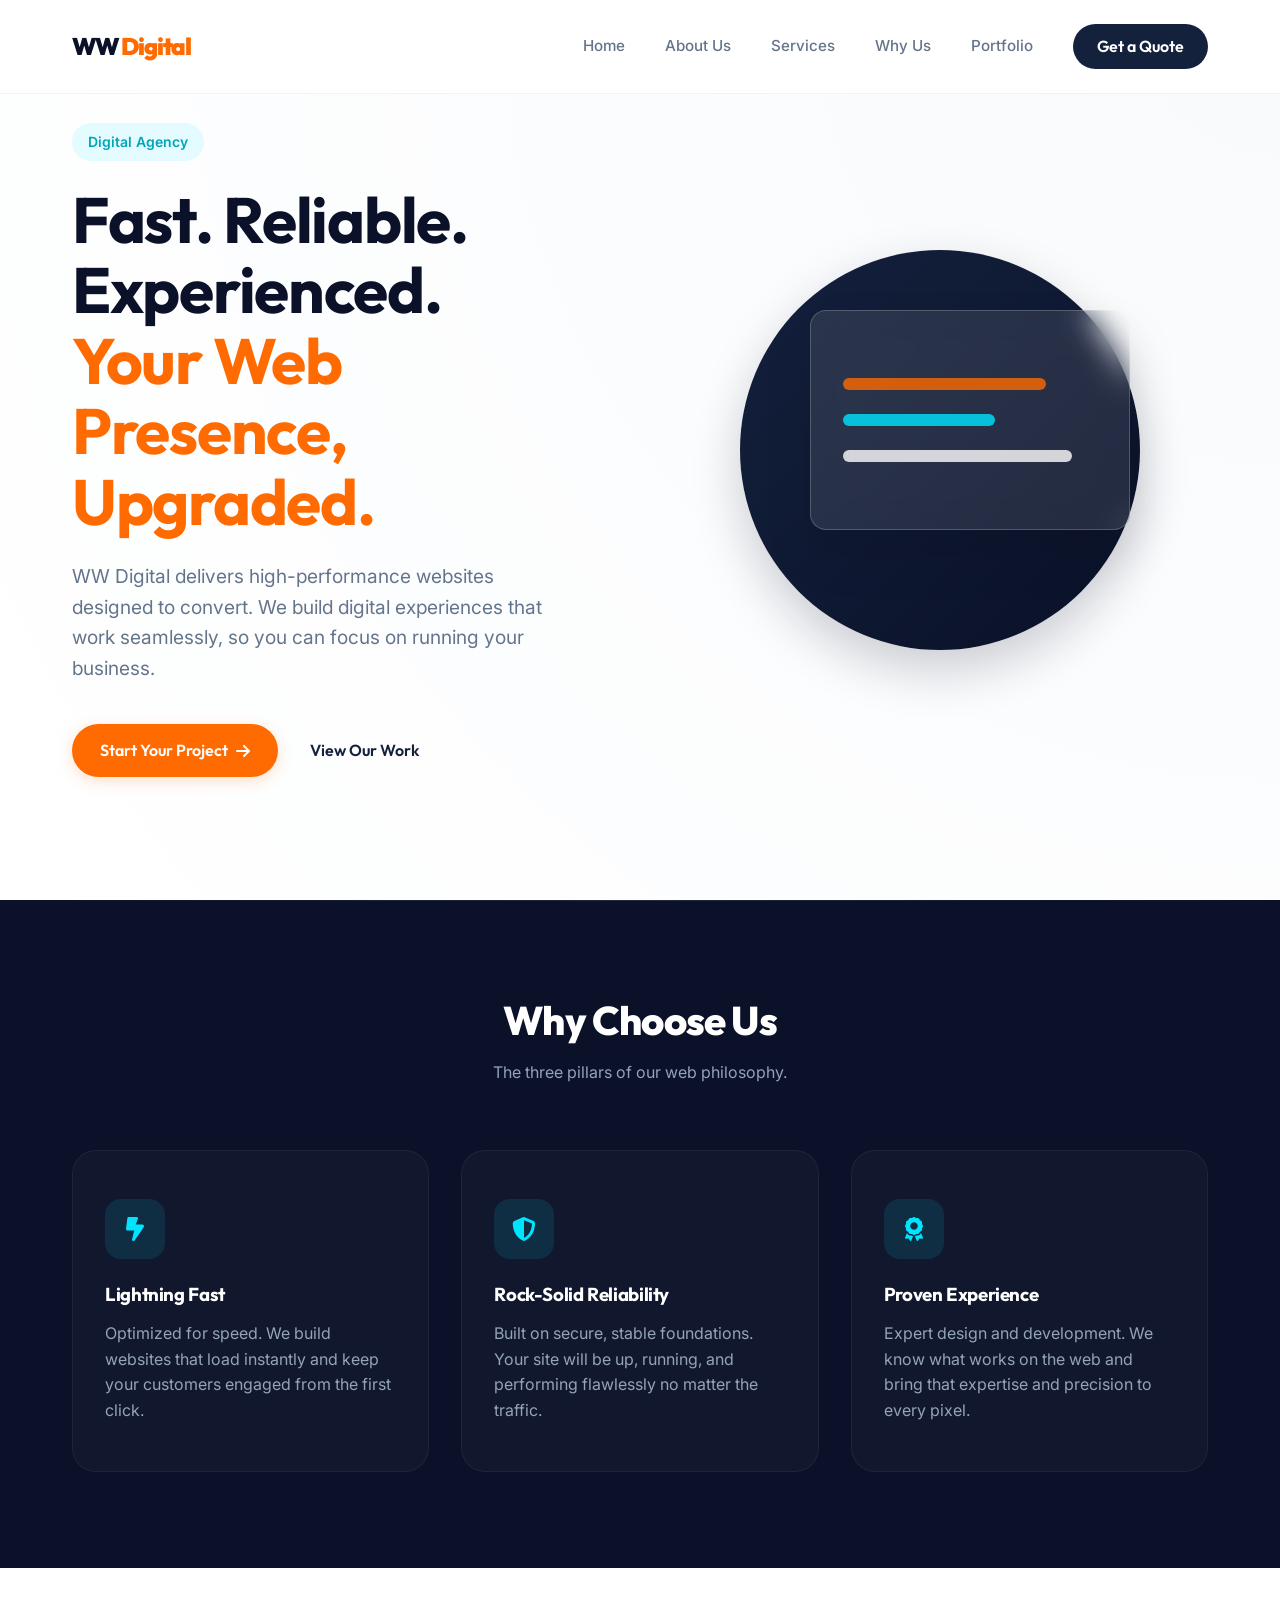
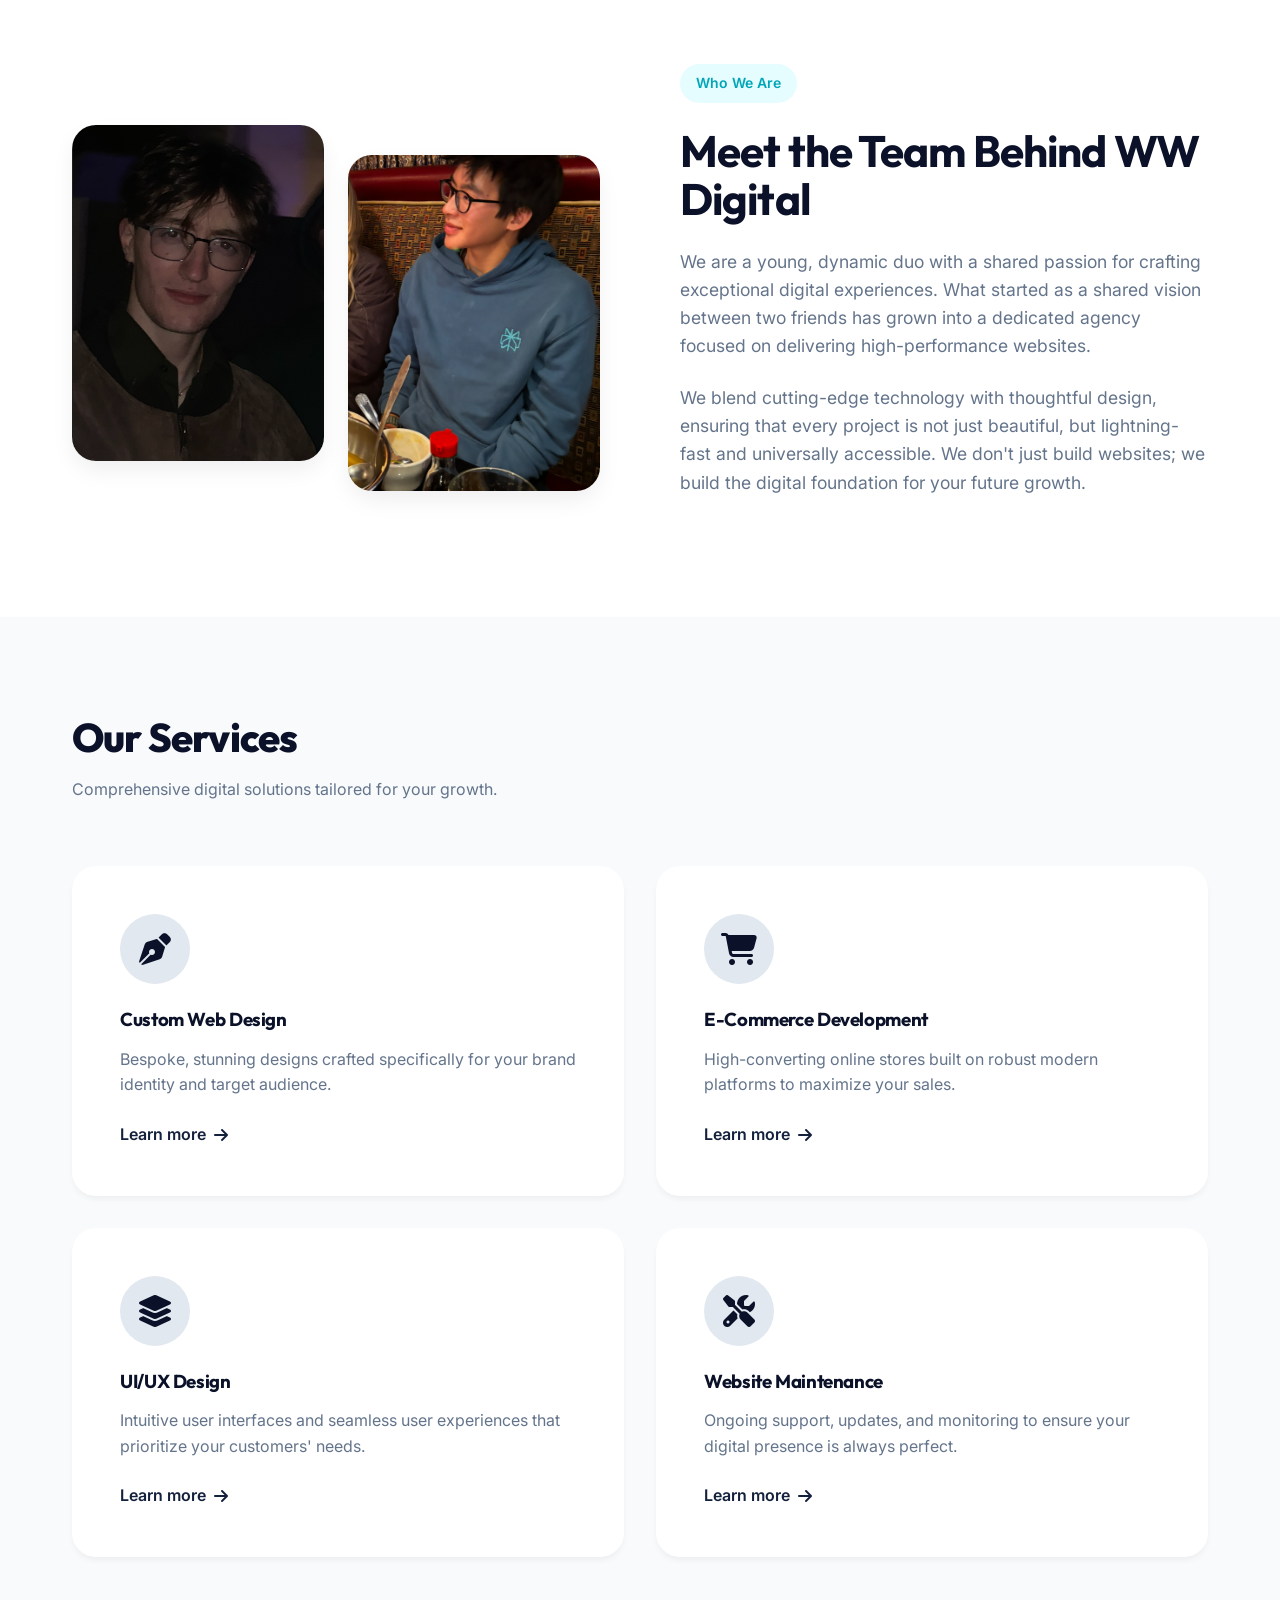
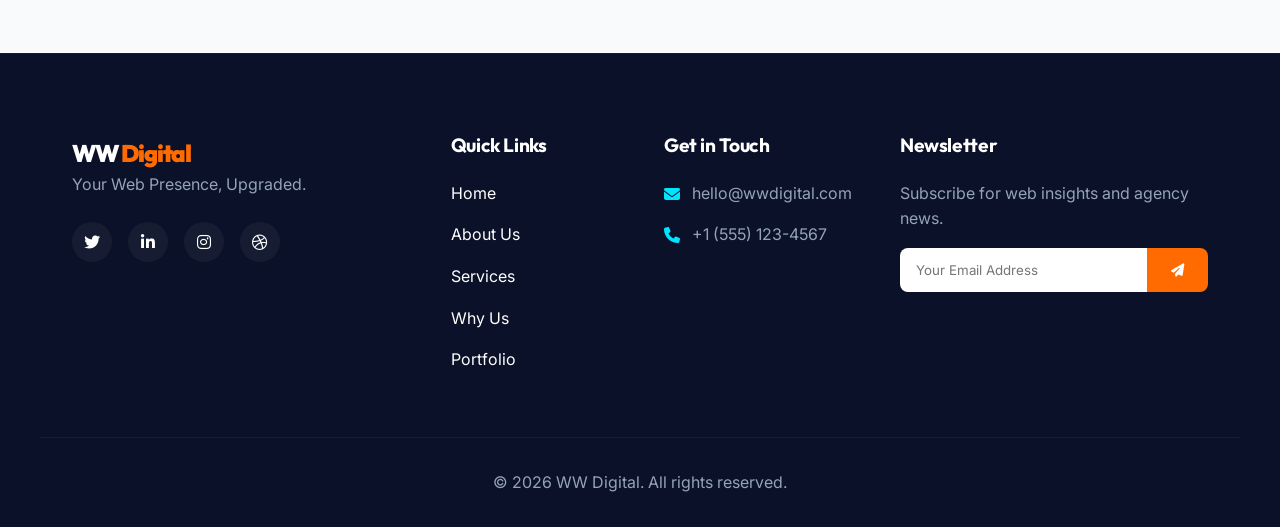
==== index.html @ 0bd619b4 "Import MVP design from AI assistant session" ====
<!DOCTYPE html>
<html lang="en">

<head>
    <meta charset="UTF-8">
    <meta name="viewport" content="width=device-width, initial-scale=1.0">
    <meta name="description" content="WW Digital - Fast, reliable, and experienced web design & development agency.">
    <title>WW Digital | Modern Web Design & Development</title>

    <!-- Google Fonts -->
    <link rel="preconnect" href="https://fonts.googleapis.com">
    <link rel="preconnect" href="https://fonts.gstatic.com" crossorigin>
    <link
        href="https://fonts.googleapis.com/css2?family=Inter:wght@400;500;600&family=Outfit:wght@500;700;800;900&display=swap"
        rel="stylesheet">

    <!-- FontAwesome for Icons -->
    <link rel="stylesheet" href="https://cdnjs.cloudflare.com/ajax/libs/font-awesome/6.4.0/css/all.min.css">

    <link rel="stylesheet" href="styles.css">
</head>

<body>

    <!-- Navigation -->
    <header class="navbar">
        <div class="container nav-container">
            <a href="#" class="logo">WW <span>Digital</span></a>
            <button class="mobile-toggle" aria-label="Toggle Navigation">
                <i class="fa-solid fa-bars"></i>
            </button>
            <nav class="nav-links">
                <a href="#home">Home</a>
                <a href="#about">About Us</a>
                <a href="#services">Services</a>
                <a href="#why-us">Why Us</a>
                <a href="#portfolio">Portfolio</a>
                <a href="#quote" class="btn btn-nav">Get a Quote</a>
            </nav>
        </div>
    </header>

    <!-- Hero Section -->
    <section id="home" class="hero section">
        <div class="container hero-container">
            <div class="hero-content">
                <div class="badge fade-in-up">Digital Agency</div>
                <h1 class="fade-in-up delay-1">Fast. Reliable. Experienced.<br><span>Your Web Presence, Upgraded.</span>
                </h1>
                <p class="hero-sub fade-in-up delay-2">WW Digital delivers high-performance websites designed to
                    convert. We build digital experiences that work seamlessly, so you can focus on running your
                    business.</p>
                <div class="hero-cta fade-in-up delay-3">
                    <a href="#start" class="btn btn-primary">Start Your Project <i
                            class="fa-solid fa-arrow-right"></i></a>
                    <a href="#portfolio" class="btn-text">View Our Work</a>
                </div>
            </div>
            <div class="hero-graphics fade-in delay-2">
                <div class="graphic-circle"></div>
                <div class="graphic-glass">
                    <div class="glass-bar" style="width: 80%;"></div>
                    <div class="glass-bar" style="width: 60%;"></div>
                    <div class="glass-bar" style="width: 90%;"></div>
                </div>
            </div>
        </div>
    </section>

    <!-- Why Choose Us -->
    <section id="why-us" class="why-us section dark-bg">
        <div class="container">
            <div class="section-header center fade-in-up">
                <h2>Why Choose Us</h2>
                <p>The three pillars of our web philosophy.</p>
            </div>
            <div class="grid feature-grid">
                <div class="feature-card fade-in-up delay-1">
                    <div class="icon-wrapper">
                        <i class="fa-solid fa-bolt-lightning"></i>
                    </div>
                    <h3>Lightning Fast</h3>
                    <p>Optimized for speed. We build websites that load instantly and keep your customers engaged from
                        the first click.</p>
                </div>
                <div class="feature-card fade-in-up delay-2">
                    <div class="icon-wrapper">
                        <i class="fa-solid fa-shield-halved"></i>
                    </div>
                    <h3>Rock-Solid Reliability</h3>
                    <p>Built on secure, stable foundations. Your site will be up, running, and performing flawlessly no
                        matter the traffic.</p>
                </div>
                <div class="feature-card fade-in-up delay-3">
                    <div class="icon-wrapper">
                        <i class="fa-solid fa-award"></i>
                    </div>
                    <h3>Proven Experience</h3>
                    <p>Expert design and development. We know what works on the web and bring that expertise and
                        precision to every pixel.</p>
                </div>
            </div>
        </div>
    </section>

    <!-- About Us -->
    <section id="about" class="about-section section">
        <div class="container about-container grid">
            <div class="about-images fade-in-up">
                <div class="about-image-wrapper">
                    <img src="about-photo-1.png" alt="WW Digital Founder 1" class="about-img main-img">
                </div>
                <div class="about-image-wrapper offset-img-wrapper">
                    <img src="about-photo-2.png" alt="WW Digital Founder 2" class="about-img offset-img">
                </div>
            </div>
            <div class="about-content fade-in-up delay-2">
                <div class="badge">Who We Are</div>
                <h2>Meet the Team Behind WW Digital</h2>
                <p>We are a young, dynamic duo with a shared passion for crafting exceptional digital experiences. What
                    started as a shared vision between two friends has grown into a dedicated agency focused on
                    delivering high-performance websites.</p>
                <p>We blend cutting-edge technology with thoughtful design, ensuring that every project is not just
                    beautiful, but lightning-fast and universally accessible. We don't just build websites; we build the
                    digital foundation for your future growth.</p>
            </div>
        </div>
    </section>

    <!-- Services -->
    <section id="services" class="services section">
        <div class="container">
            <div class="section-header fade-in-up">
                <h2>Our Services</h2>
                <p>Comprehensive digital solutions tailored for your growth.</p>
            </div>
            <div class="grid service-grid">
                <!-- Custom Web Design -->
                <div class="service-card fade-in-up delay-1">
                    <div class="service-icon"><i class="fa-solid fa-pen-nib"></i></div>
                    <h3>Custom Web Design</h3>
                    <p>Bespoke, stunning designs crafted specifically for your brand identity and target audience.</p>
                    <a href="#" class="service-link">Learn more <i class="fa-solid fa-arrow-right"></i></a>
                </div>
                <!-- E-Commerce -->
                <div class="service-card fade-in-up delay-2">
                    <div class="service-icon"><i class="fa-solid fa-cart-shopping"></i></div>
                    <h3>E-Commerce Development</h3>
                    <p>High-converting online stores built on robust modern platforms to maximize your sales.</p>
                    <a href="#" class="service-link">Learn more <i class="fa-solid fa-arrow-right"></i></a>
                </div>
                <!-- UI/UX -->
                <div class="service-card fade-in-up delay-3">
                    <div class="service-icon"><i class="fa-solid fa-layer-group"></i></div>
                    <h3>UI/UX Design</h3>
                    <p>Intuitive user interfaces and seamless user experiences that prioritize your customers' needs.
                    </p>
                    <a href="#" class="service-link">Learn more <i class="fa-solid fa-arrow-right"></i></a>
                </div>
                <!-- Maintenance -->
                <div class="service-card fade-in-up delay-4">
                    <div class="service-icon"><i class="fa-solid fa-screwdriver-wrench"></i></div>
                    <h3>Website Maintenance</h3>
                    <p>Ongoing support, updates, and monitoring to ensure your digital presence is always perfect.</p>
                    <a href="#" class="service-link">Learn more <i class="fa-solid fa-arrow-right"></i></a>
                </div>
            </div>
        </div>
    </section>

    <!-- Footer -->
    <footer class="footer dark-bg">
        <div class="container footer-grid">
            <div class="footer-brand">
                <a href="#" class="logo">WW <span>Digital</span></a>
                <p>Your Web Presence, Upgraded.</p>
                <div class="social-links">
                    <a href="#"><i class="fa-brands fa-twitter"></i></a>
                    <a href="#"><i class="fa-brands fa-linkedin-in"></i></a>
                    <a href="#"><i class="fa-brands fa-instagram"></i></a>
                    <a href="#"><i class="fa-brands fa-dribbble"></i></a>
                </div>
            </div>

            <div class="footer-links">
                <h4>Quick Links</h4>
                <ul>
                    <li><a href="#home">Home</a></li>
                    <li><a href="#about">About Us</a></li>
                    <li><a href="#services">Services</a></li>
                    <li><a href="#why-us">Why Us</a></li>
                    <li><a href="#portfolio">Portfolio</a></li>
                </ul>
            </div>

            <div class="footer-contact">
                <h4>Get in Touch</h4>
                <ul>
                    <li><i class="fa-solid fa-envelope"></i> <a
                            href="mailto:hello@wwdigital.com">hello@wwdigital.com</a></li>
                    <li><i class="fa-solid fa-phone"></i> <a href="tel:+15551234567">+1 (555) 123-4567</a></li>
                </ul>
            </div>

            <div class="footer-newsletter">
                <h4>Newsletter</h4>
                <p>Subscribe for web insights and agency news.</p>
                <form class="newsletter-form" onsubmit="event.preventDefault();">
                    <input type="email" placeholder="Your Email Address" required>
                    <button type="submit" aria-label="Subscribe"><i class="fa-solid fa-paper-plane"></i></button>
                </form>
            </div>
        </div>
        <div class="footer-bottom container">
            <p>&copy; 2026 WW Digital. All rights reserved.</p>
        </div>
    </footer>

    <script src="script.js"></script>
</body>

</html>
---- styles.css ----
/* =======================================
   WW DIGITAL - CSS VARIABLES
   ======================================= */
:root {
  /* Color Palette */
  --navy-dark: #0A1128;
  --navy-main: #14213D;
  --navy-light: #1F305E;

  --white: #FFFFFF;
  --off-white: #F8FAFC;
  --gray-light: #E2E8F0;
  --gray-text: #64748B;

  /* Accents */
  --accent-blue: #00E5FF;
  --accent-orange: #FF6B00;
  --accent-orange-hover: #E65A00;

  /* Typography */
  --font-heading: 'Outfit', sans-serif;
  --font-body: 'Inter', sans-serif;

  /* Layout & Utilities */
  --container-width: 1200px;
  --radius-sm: 8px;
  --radius-md: 16px;
  --radius-lg: 24px;

  /* Transitions */
  --transition-fast: 0.2s cubic-bezier(0.16, 1, 0.3, 1);
  --transition-main: 0.4s cubic-bezier(0.16, 1, 0.3, 1);

  /* Shadows */
  --shadow-sm: 0 4px 6px -1px rgba(0, 0, 0, 0.05);
  --shadow-md: 0 10px 25px -3px rgba(10, 17, 40, 0.08);
  --shadow-glow: 0 0 20px rgba(255, 107, 0, 0.3);
}

/* =======================================
     RESET & BASE
     ======================================= */
* {
  margin: 0;
  padding: 0;
  box-sizing: border-box;
}

html {
  scroll-behavior: smooth;
}

body {
  font-family: var(--font-body);
  color: var(--navy-dark);
  background-color: var(--white);
  line-height: 1.6;
  overflow-x: hidden;
}

h1,
h2,
h3,
h4,
h5,
h6 {
  font-family: var(--font-heading);
  color: var(--navy-dark);
  line-height: 1.2;
  margin-bottom: 1rem;
  font-weight: 700;
  letter-spacing: -0.02em;
}

a {
  text-decoration: none;
  color: inherit;
  transition: all var(--transition-fast);
}

ul {
  list-style: none;
}

img {
  max-width: 100%;
  height: auto;
}

p {
  color: var(--gray-text);
}

/* =======================================
     UTILITIES & LAYOUT
     ======================================= */
.container {
  max-width: var(--container-width);
  margin: 0 auto;
  padding: 0 2rem;
}

.section {
  padding: 6rem 0;
}

.dark-bg {
  background-color: var(--navy-dark);
  color: var(--white);
}

.dark-bg h2,
.dark-bg h3,
.dark-bg p {
  color: var(--white);
}

.dark-bg p {
  color: #94A3B8;
}

.grid {
  display: grid;
  gap: 2rem;
}

.center {
  text-align: center;
}

.section-header {
  margin-bottom: 4rem;
  max-width: 600px;
}

.section-header.center {
  margin: 0 auto 4rem auto;
}

.section-header h2 {
  font-size: 2.5rem;
  font-weight: 800;
}

/* =======================================
     BUTTONS
     ======================================= */
.btn {
  display: inline-flex;
  align-items: center;
  justify-content: center;
  padding: 0.875rem 1.75rem;
  font-family: var(--font-heading);
  font-weight: 600;
  border-radius: 50px;
  font-size: 1rem;
  transition: all var(--transition-main);
  cursor: pointer;
  border: none;
}

.btn-primary {
  background-color: var(--accent-orange);
  color: var(--white);
  box-shadow: 0 4px 15px rgba(255, 107, 0, 0.2);
}

.btn-primary:hover {
  background-color: var(--accent-orange-hover);
  transform: translateY(-2px);
  box-shadow: var(--shadow-glow);
  color: var(--white);
}

.btn-primary i {
  margin-left: 0.5rem;
  transition: transform 0.3s ease;
}

.btn-primary:hover i {
  transform: translateX(4px);
}

.btn-nav {
  background-color: var(--navy-main);
  color: var(--white);
  padding: 0.6rem 1.5rem;
}

.btn-nav:hover {
  background-color: var(--accent-blue);
  color: var(--navy-dark);
}

.btn-text {
  font-family: var(--font-heading);
  font-weight: 600;
  color: var(--navy-main);
  position: relative;
  padding: 0.5rem 0;
}

.btn-text::after {
  content: '';
  position: absolute;
  bottom: 0;
  left: 0;
  width: 0%;
  height: 2px;
  background-color: var(--accent-orange);
  transition: width var(--transition-main);
}

.btn-text:hover::after {
  width: 100%;
}

/* =======================================
     NAVIGATION
     ======================================= */
.navbar {
  position: fixed;
  top: 0;
  left: 0;
  width: 100%;
  z-index: 1000;
  padding: 1.5rem 0;
  background-color: rgba(255, 255, 255, 0.95);
  backdrop-filter: blur(10px);
  -webkit-backdrop-filter: blur(10px);
  border-bottom: 1px solid rgba(0, 0, 0, 0.05);
  transition: padding var(--transition-main), box-shadow var(--transition-main);
}

.navbar.scrolled {
  padding: 1rem 0;
  box-shadow: var(--shadow-sm);
}

.nav-container {
  display: flex;
  justify-content: space-between;
  align-items: center;
}

.logo {
  font-family: var(--font-heading);
  font-weight: 900;
  font-size: 1.5rem;
  color: var(--navy-dark);
  letter-spacing: -0.05em;
}

.logo span {
  color: var(--accent-orange);
}

.dark-bg .logo {
  color: var(--white);
}

.nav-links {
  display: flex;
  align-items: center;
  gap: 2.5rem;
}

.nav-links a:not(.btn) {
  font-weight: 500;
  font-size: 0.95rem;
  color: var(--gray-text);
}

.nav-links a:not(.btn):hover,
.nav-links a.active {
  color: var(--accent-orange);
}

.mobile-toggle {
  display: none;
  background: none;
  border: none;
  font-size: 1.5rem;
  color: var(--navy-dark);
  cursor: pointer;
}

/* =======================================
     HERO SECTION
     ======================================= */
.hero {
  min-height: 100vh;
  display: flex;
  align-items: center;
  padding-top: 6rem;
  /* Account for navbar */
  background: radial-gradient(circle at 100% 0%, var(--off-white) 0%, var(--white) 100%);
  position: relative;
  overflow: hidden;
}

.hero-container {
  display: grid;
  grid-template-columns: 1fr 1fr;
  gap: 4rem;
  align-items: center;
}

.badge {
  display: inline-block;
  padding: 0.5rem 1rem;
  background-color: rgba(0, 229, 255, 0.1);
  color: #00A6B8;
  /* Darker variant of accent blue for contrast */
  font-weight: 600;
  font-size: 0.875rem;
  border-radius: 50px;
  margin-bottom: 1.5rem;
}

.hero h1 {
  font-size: 4rem;
  line-height: 1.1;
  margin-bottom: 1.5rem;
}

.hero h1 span {
  color: var(--accent-orange);
}

.hero-sub {
  font-size: 1.2rem;
  margin-bottom: 2.5rem;
  max-width: 500px;
  font-weight: 400;
}

.hero-cta {
  display: flex;
  align-items: center;
  gap: 2rem;
}

.hero-graphics {
  position: relative;
  height: 500px;
  display: flex;
  align-items: center;
  justify-content: center;
}

.graphic-circle {
  width: 400px;
  height: 400px;
  background: linear-gradient(135deg, var(--navy-main), var(--navy-dark));
  border-radius: 50%;
  position: absolute;
  box-shadow: 0 20px 50px rgba(10, 17, 40, 0.2);
}

.graphic-glass {
  position: absolute;
  width: 320px;
  height: 220px;
  background: rgba(255, 255, 255, 0.1);
  backdrop-filter: blur(15px);
  -webkit-backdrop-filter: blur(15px);
  border: 1px solid rgba(255, 255, 255, 0.2);
  border-radius: var(--radius-md);
  padding: 2rem;
  display: flex;
  flex-direction: column;
  justify-content: center;
  gap: 1.5rem;
  transform: translate(30px, -30px);
  box-shadow: 0 25px 50px rgba(0, 0, 0, 0.1);
  animation: float 6s ease-in-out infinite;
}

.glass-bar {
  height: 12px;
  background: var(--white);
  border-radius: 6px;
  opacity: 0.8;
}

.glass-bar:nth-child(1) {
  background: var(--accent-orange);
}

.glass-bar:nth-child(2) {
  background: var(--accent-blue);
}

@keyframes float {
  0% {
    transform: translate(30px, -30px);
  }

  50% {
    transform: translate(30px, -15px);
  }

  100% {
    transform: translate(30px, -30px);
  }
}

/* =======================================
     WHY CHOOSE US
     ======================================= */
.why-us {
  position: relative;
}

.why-us::before {
  content: '';
  position: absolute;
  top: 0;
  left: 0;
  right: 0;
  height: 1px;
  background: linear-gradient(90deg, transparent, rgba(255, 255, 255, 0.1), transparent);
}

.feature-grid {
  grid-template-columns: repeat(3, 1fr);
}

.feature-card {
  background: rgba(255, 255, 255, 0.03);
  border: 1px solid rgba(255, 255, 255, 0.05);
  padding: 3rem 2rem;
  border-radius: var(--radius-lg);
  transition: transform var(--transition-main), background var(--transition-main);
}

.feature-card:hover {
  transform: translateY(-10px);
  background: rgba(255, 255, 255, 0.05);
}

.icon-wrapper {
  width: 60px;
  height: 60px;
  background: rgba(0, 229, 255, 0.1);
  border-radius: var(--radius-md);
  display: flex;
  align-items: center;
  justify-content: center;
  font-size: 1.5rem;
  color: var(--accent-blue);
  margin-bottom: 1.5rem;
}

/* =======================================
     ABOUT US
     ======================================= */
.about-section {
  background-color: var(--white);
  position: relative;
}

.about-container {
  grid-template-columns: 1fr 1fr;
  align-items: center;
  gap: 5rem;
}

.about-images {
  display: flex;
  gap: 1.5rem;
  position: relative;
  align-items: center;
}

.about-image-wrapper {
  flex: 1;
  border-radius: var(--radius-lg);
  overflow: hidden;
  box-shadow: var(--shadow-md);
}

.offset-img-wrapper {
  transform: translateY(30px);
}

.about-img {
  width: 100%;
  height: 100%;
  object-fit: cover;
  display: block;
  aspect-ratio: 3/4;
  transition: transform var(--transition-main);
}

.about-image-wrapper:hover .about-img {
  transform: scale(1.05);
}

.about-content h2 {
  font-size: 2.75rem;
  margin-bottom: 1.5rem;
  line-height: 1.1;
}

.about-content p {
  margin-bottom: 1.5rem;
  font-size: 1.1rem;
}

@media (max-width: 992px) {
  .about-container {
    grid-template-columns: 1fr;
  }
}

/* =======================================
     SERVICES
     ======================================= */
.services {
  background-color: var(--off-white);
}

.service-grid {
  grid-template-columns: repeat(2, 1fr);
}

.service-card {
  background: var(--white);
  padding: 3rem;
  border-radius: var(--radius-lg);
  box-shadow: var(--shadow-sm);
  transition: box-shadow var(--transition-main), transform var(--transition-main);
  display: flex;
  flex-direction: column;
  align-items: flex-start;
}

.service-card:hover {
  box-shadow: var(--shadow-md);
  transform: translateY(-5px);
}

.service-icon {
  font-size: 2rem;
  color: var(--navy-dark);
  margin-bottom: 1.5rem;
  background: var(--gray-light);
  width: 70px;
  height: 70px;
  display: flex;
  align-items: center;
  justify-content: center;
  border-radius: 50%;
  transition: background var(--transition-main), color var(--transition-main);
}

.service-card:hover .service-icon {
  background: var(--accent-orange);
  color: var(--white);
}

.service-link {
  margin-top: auto;
  padding-top: 1.5rem;
  font-weight: 600;
  color: var(--navy-main);
  display: flex;
  align-items: center;
  gap: 0.5rem;
}

.service-link:hover {
  color: var(--accent-orange);
}

.service-link i {
  transition: transform var(--transition-fast);
}

.service-link:hover i {
  transform: translateX(5px);
}

/* =======================================
     FOOTER
     ======================================= */
.footer {
  padding-top: 5rem;
  border-top: 1px solid rgba(255, 255, 255, 0.05);
}

.footer-grid {
  display: grid;
  grid-template-columns: 2fr 1fr 1fr 1.5fr;
  gap: 3rem;
  margin-bottom: 4rem;
}

.footer h4 {
  color: var(--white);
  font-size: 1.2rem;
  margin-bottom: 1.5rem;
}

.footer ul {
  display: flex;
  flex-direction: column;
  gap: 1rem;
}

.footer ul a:hover {
  color: var(--accent-blue);
}

.footer-contact li {
  display: flex;
  align-items: center;
  gap: 0.75rem;
  color: #94A3B8;
}

.footer-contact i {
  color: var(--accent-blue);
}

.social-links {
  display: flex;
  gap: 1rem;
  margin-top: 1.5rem;
}

.social-links a {
  width: 40px;
  height: 40px;
  background: rgba(255, 255, 255, 0.05);
  border-radius: 50%;
  display: flex;
  align-items: center;
  justify-content: center;
  color: var(--white);
}

.social-links a:hover {
  background: var(--accent-blue);
  color: var(--navy-dark);
  transform: translateY(-3px);
}

.newsletter-form {
  display: flex;
  margin-top: 1rem;
}

.newsletter-form input {
  flex: 1;
  padding: 0.875rem 1rem;
  border: none;
  border-radius: var(--radius-sm) 0 0 var(--radius-sm);
  outline: none;
  font-family: var(--font-body);
}

.newsletter-form button {
  padding: 0 1.5rem;
  background: var(--accent-orange);
  color: var(--white);
  border: none;
  border-radius: 0 var(--radius-sm) var(--radius-sm) 0;
  cursor: pointer;
  transition: background var(--transition-fast);
}

.newsletter-form button:hover {
  background: var(--accent-orange-hover);
}

.footer-bottom {
  text-align: center;
  padding: 2rem 0;
  border-top: 1px solid rgba(255, 255, 255, 0.05);
}

/* =======================================
     ANIMATIONS
     ======================================= */
.fade-in-up {
  opacity: 0;
  transform: translateY(30px);
  transition: opacity 0.8s ease, transform 0.8s ease;
}

.fade-in {
  opacity: 0;
  transition: opacity 1s ease;
}

.fade-in-up.visible,
.fade-in.visible {
  opacity: 1;
  transform: translateY(0);
}

.delay-1 {
  transition-delay: 0.1s;
}

.delay-2 {
  transition-delay: 0.2s;
}

.delay-3 {
  transition-delay: 0.3s;
}

.delay-4 {
  transition-delay: 0.4s;
}

/* =======================================
     RESPONSIVE
     ======================================= */
@media (max-width: 992px) {
  .hero h1 {
    font-size: 3rem;
  }

  .hero-container {
    grid-template-columns: 1fr;
    text-align: center;
    gap: 2rem;
  }

  .hero-cta {
    justify-content: center;
  }

  .graphic-glass {
    animation: none;
  }

  .feature-grid {
    grid-template-columns: repeat(2, 1fr);
  }

  .footer-grid {
    grid-template-columns: 1fr 1fr;
  }
}

@media (max-width: 768px) {
  .nav-links {
    position: absolute;
    top: 100%;
    left: 0;
    width: 100%;
    background: var(--white);
    flex-direction: column;
    padding: 2rem;
    box-shadow: 0 10px 20px rgba(0, 0, 0, 0.1);
    clip-path: polygon(0 0, 100% 0, 100% 0, 0 0);
    transition: clip-path var(--transition-main);
  }

  .nav-links.active {
    clip-path: polygon(0 0, 100% 0, 100% 100%, 0 100%);
  }

  .mobile-toggle {
    display: block;
  }

  .feature-grid,
  .service-grid,
  .footer-grid {
    grid-template-columns: 1fr;
  }

  .hero h1 {
    font-size: 2.5rem;
  }

  .section {
    padding: 4rem 0;
  }
}
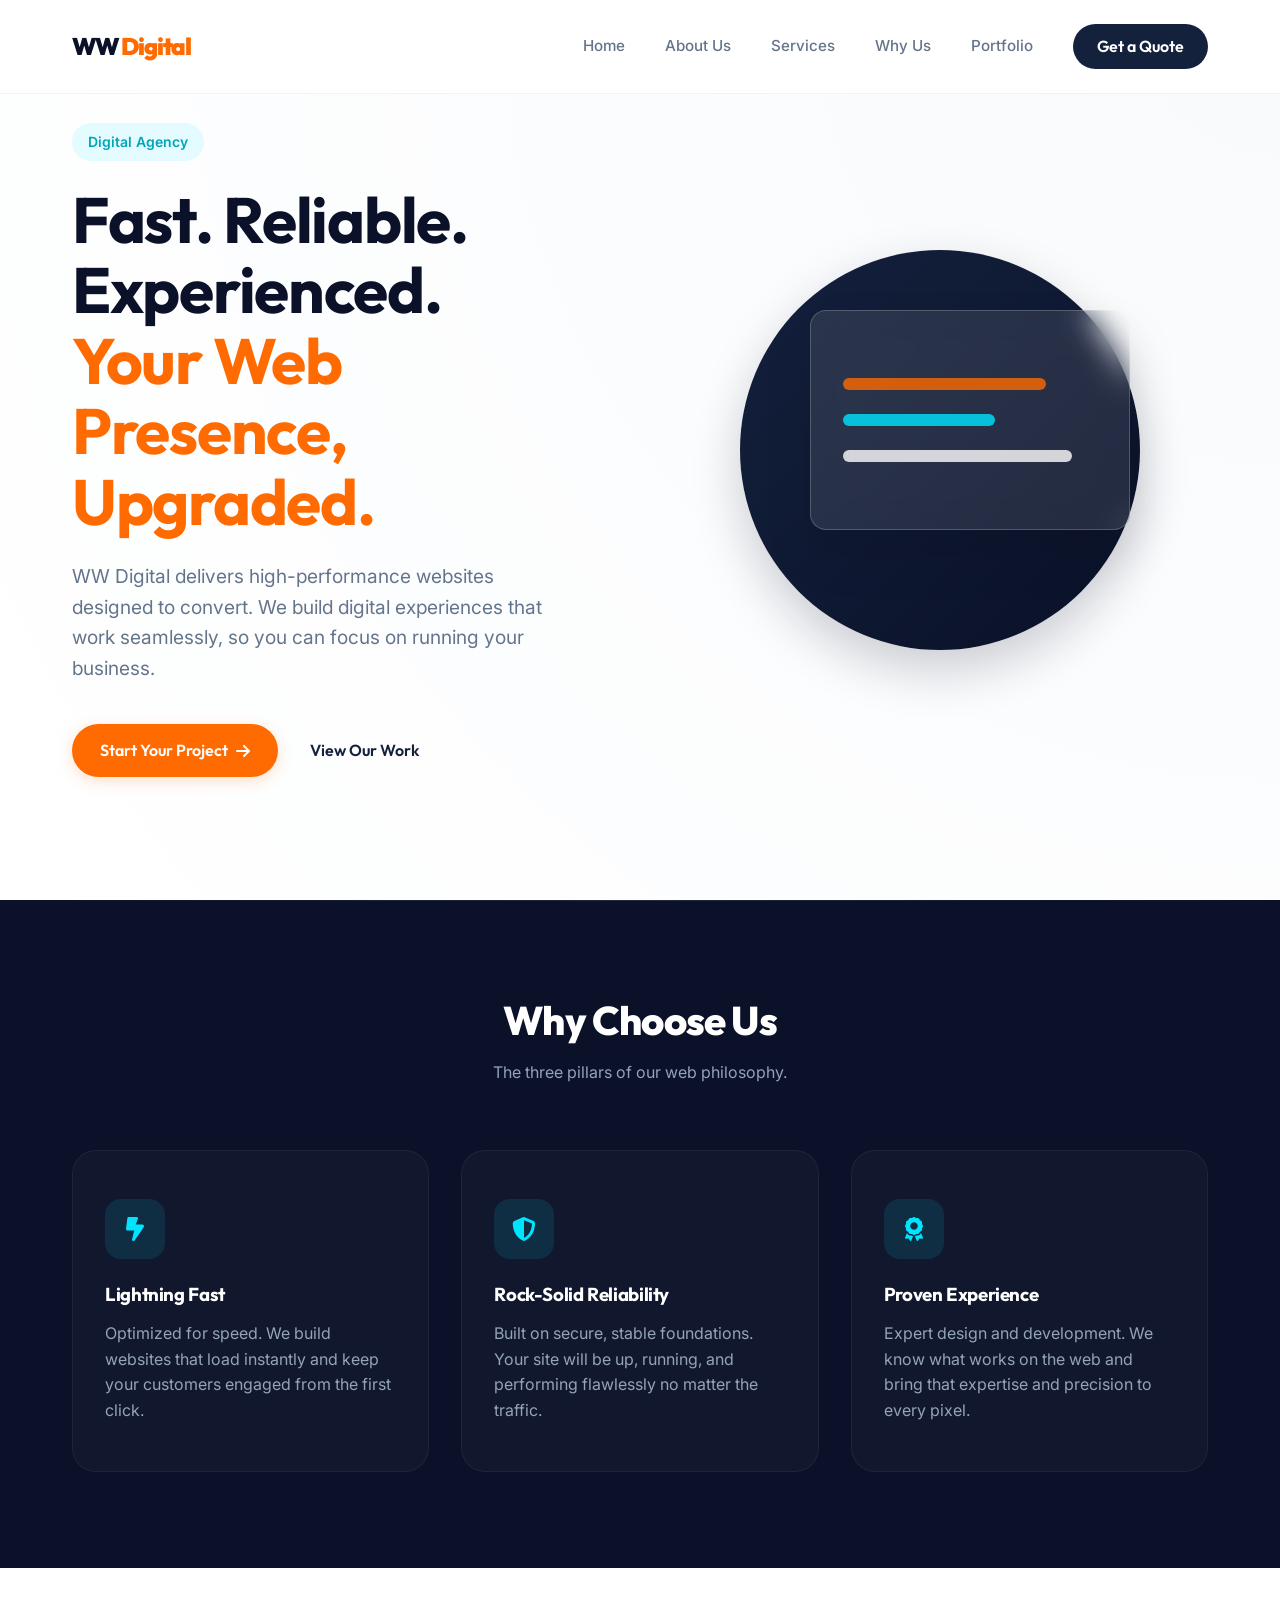
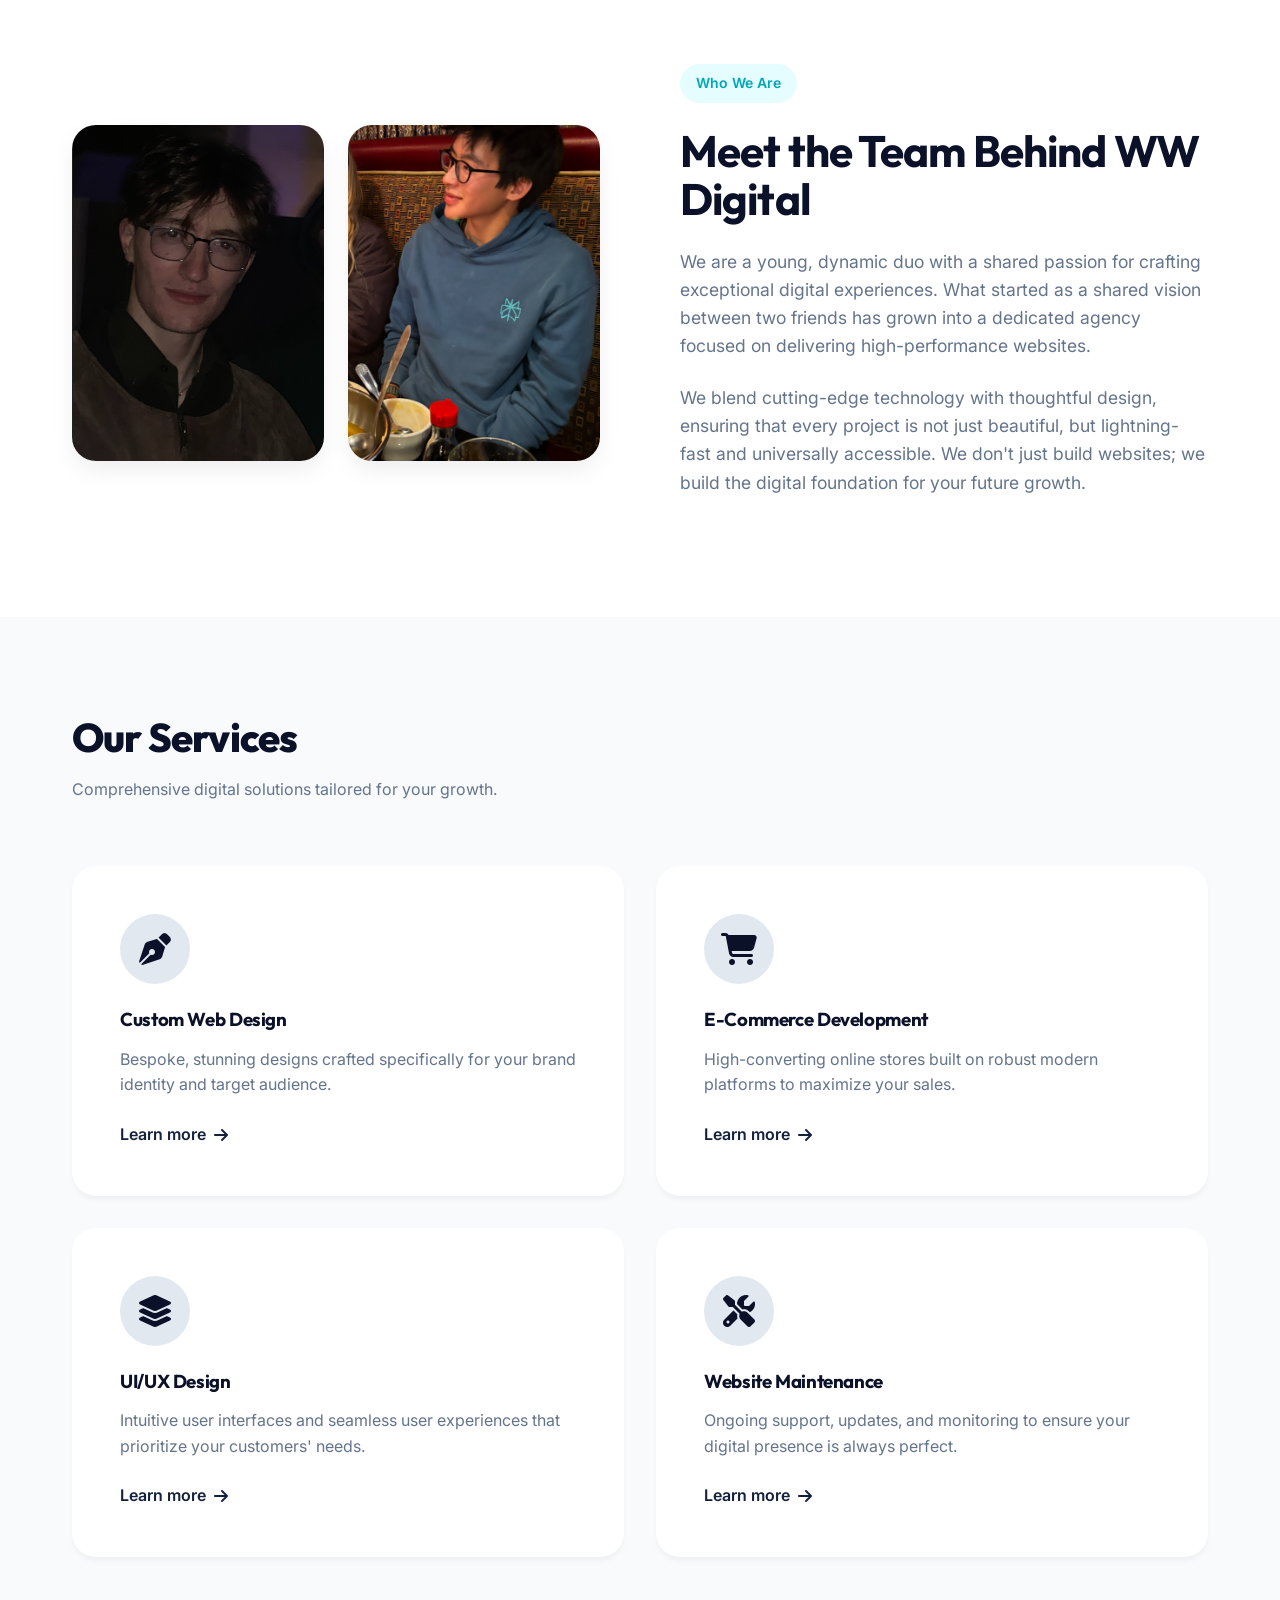
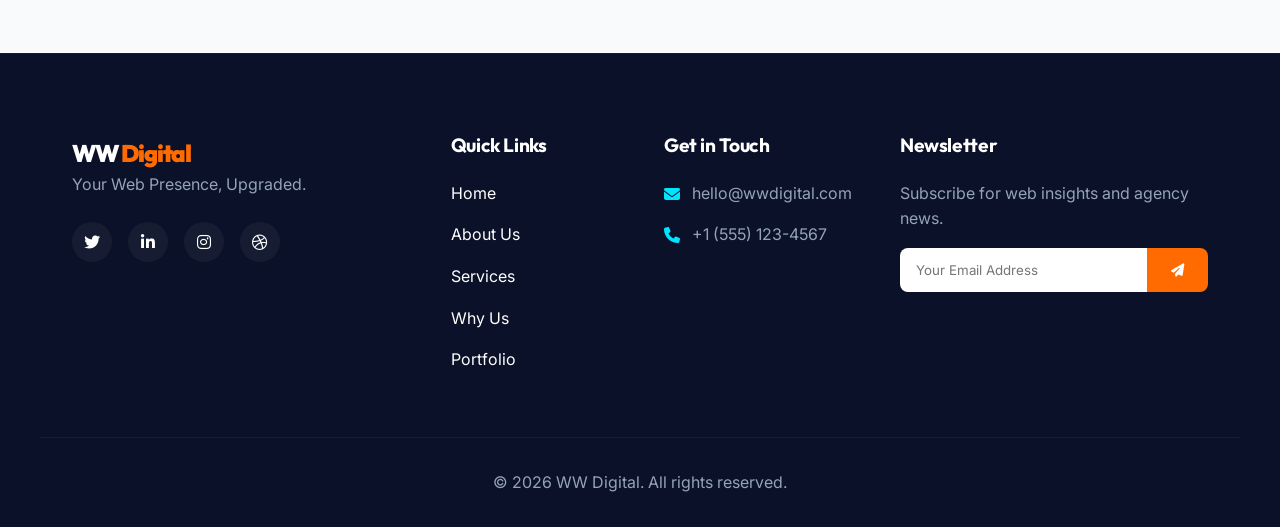
==== commit b6803a88: "Add interactive team member bios and modals" ====
--- a/index.html
+++ b/index.html
@@ -107,11 +107,21 @@
     <section id="about" class="about-section section">
         <div class="container about-container grid">
             <div class="about-images fade-in-up">
-                <div class="about-image-wrapper">
-                    <img src="about-photo-1.png" alt="WW Digital Founder 1" class="about-img main-img">
-                </div>
-                <div class="about-image-wrapper offset-img-wrapper">
-                    <img src="about-photo-2.png" alt="WW Digital Founder 2" class="about-img offset-img">
+                <div class="about-image-wrapper team-member fade-in-up" data-member="wilbur">
+                    <img src="about-photo-1.png" alt="Wilbur Moffitt - Founder & Frontend Specialist" class="about-img main-img">
+                    <div class="member-overlay">
+                        <h4>Wilbur Moffitt</h4>
+                        <span>Founder & Frontend</span>
+                        <div class="click-hint"><i class="fa-solid fa-plus"></i> Bio</div>
+                    </div>
+                </div>
+                <div class="about-image-wrapper offset-img-wrapper team-member fade-in-up delay-1" data-member="will">
+                    <img src="about-photo-2.png" alt="Will - Co-founder & Backend Specialist" class="about-img offset-img">
+                    <div class="member-overlay">
+                        <h4>Will</h4>
+                        <span>Co-founder & Backend</span>
+                        <div class="click-hint"><i class="fa-solid fa-plus"></i> Bio</div>
+                    </div>
                 </div>
             </div>
             <div class="about-content fade-in-up delay-2">
@@ -216,6 +226,25 @@
         </div>
     </footer>
 
+    <!-- Team Member Modals -->
+    <div class="modal-overlay" id="team-modal">
+        <div class="modal-container">
+            <button class="modal-close" aria-label="Close modal"><i class="fa-solid fa-xmark"></i></button>
+            <div class="modal-content">
+                <div class="modal-header">
+                    <img src="" alt="" class="modal-img" id="modal-img">
+                    <div class="modal-title">
+                        <h3 id="modal-name">Name</h3>
+                        <p class="role badge" id="modal-role">Role</p>
+                    </div>
+                </div>
+                <div class="modal-body" id="modal-bio">
+                    <!-- Bio goes here -->
+                </div>
+            </div>
+        </div>
+    </div>
+
     <script src="script.js"></script>
 </body>
 
--- a/styles.css
+++ b/styles.css
@@ -683,6 +683,167 @@
 }
 
 /* =======================================
+     TEAM & MODALS
+     ======================================= */
+.team-member {
+  cursor: pointer;
+  position: relative;
+}
+
+.member-overlay {
+  position: absolute;
+  bottom: 0;
+  left: 0;
+  width: 100%;
+  padding: 2rem 1.5rem 1.5rem;
+  background: linear-gradient(to top, rgba(10, 17, 40, 0.95) 0%, rgba(10, 17, 40, 0.6) 60%, rgba(10, 17, 40, 0) 100%);
+  color: var(--white);
+  transform: translateY(100%);
+  transition: transform var(--transition-main);
+  display: flex;
+  flex-direction: column;
+  justify-content: flex-end;
+  border-radius: 0 0 var(--radius-lg) var(--radius-lg);
+}
+
+.team-member:hover .member-overlay {
+  transform: translateY(0);
+}
+
+.member-overlay h4 {
+  color: var(--white);
+  margin-bottom: 0.2rem;
+  font-size: 1.25rem;
+}
+
+.member-overlay span {
+  font-size: 0.9rem;
+  color: var(--accent-blue);
+  font-weight: 500;
+  margin-bottom: 0.5rem;
+  display: block;
+}
+
+.click-hint {
+  font-size: 0.8rem;
+  display: flex;
+  align-items: center;
+  gap: 0.5rem;
+  opacity: 0.8;
+  margin-top: 0.5rem;
+  text-transform: uppercase;
+  letter-spacing: 0.05em;
+  font-weight: 600;
+}
+
+.modal-overlay {
+  position: fixed;
+  top: 0;
+  left: 0;
+  width: 100%;
+  height: 100vh;
+  background: rgba(10, 17, 40, 0.85);
+  backdrop-filter: blur(8px);
+  -webkit-backdrop-filter: blur(8px);
+  z-index: 2000;
+  display: flex;
+  align-items: center;
+  justify-content: center;
+  opacity: 0;
+  visibility: hidden;
+  transition: opacity var(--transition-main), visibility var(--transition-main);
+  padding: 1.5rem;
+}
+
+.modal-overlay.active {
+  opacity: 1;
+  visibility: visible;
+}
+
+.modal-container {
+  background: var(--white);
+  width: 100%;
+  max-width: 600px;
+  border-radius: var(--radius-lg);
+  position: relative;
+  transform: translateY(40px) scale(0.95);
+  transition: transform 0.5s cubic-bezier(0.16, 1, 0.3, 1);
+  overflow: hidden;
+  box-shadow: var(--shadow-md);
+}
+
+.modal-overlay.active .modal-container {
+  transform: translateY(0) scale(1);
+}
+
+.modal-close {
+  position: absolute;
+  top: 1.5rem;
+  right: 1.5rem;
+  background: var(--gray-light);
+  border: none;
+  width: 40px;
+  height: 40px;
+  border-radius: 50%;
+  font-size: 1.2rem;
+  color: var(--navy-dark);
+  cursor: pointer;
+  z-index: 10;
+  transition: all var(--transition-fast);
+  display: flex;
+  align-items: center;
+  justify-content: center;
+}
+
+.modal-close:hover {
+  background: var(--accent-orange);
+  color: var(--white);
+  transform: rotate(90deg);
+}
+
+.modal-content {
+  display: flex;
+  flex-direction: column;
+}
+
+.modal-header {
+  display: flex;
+  align-items: center;
+  gap: 1.5rem;
+  padding: 2.5rem 3rem 2rem 2.5rem;
+  background: var(--off-white);
+  border-bottom: 1px solid var(--gray-light);
+}
+
+.modal-img {
+  width: 90px;
+  height: 90px;
+  border-radius: 50%;
+  object-fit: cover;
+  border: 3px solid var(--white);
+  box-shadow: var(--shadow-sm);
+}
+
+.modal-title h3 {
+  margin-bottom: 0.25rem;
+  font-size: 1.75rem;
+}
+
+.modal-title .role.badge {
+  margin-bottom: 0;
+  background: rgba(255, 107, 0, 0.1);
+  color: var(--accent-orange);
+}
+
+.modal-body {
+  padding: 2rem 2.5rem;
+  font-size: 1.05rem;
+  line-height: 1.7;
+  color: var(--gray-text);
+}
+
+
+/* =======================================
      ANIMATIONS
      ======================================= */
 .fade-in-up {
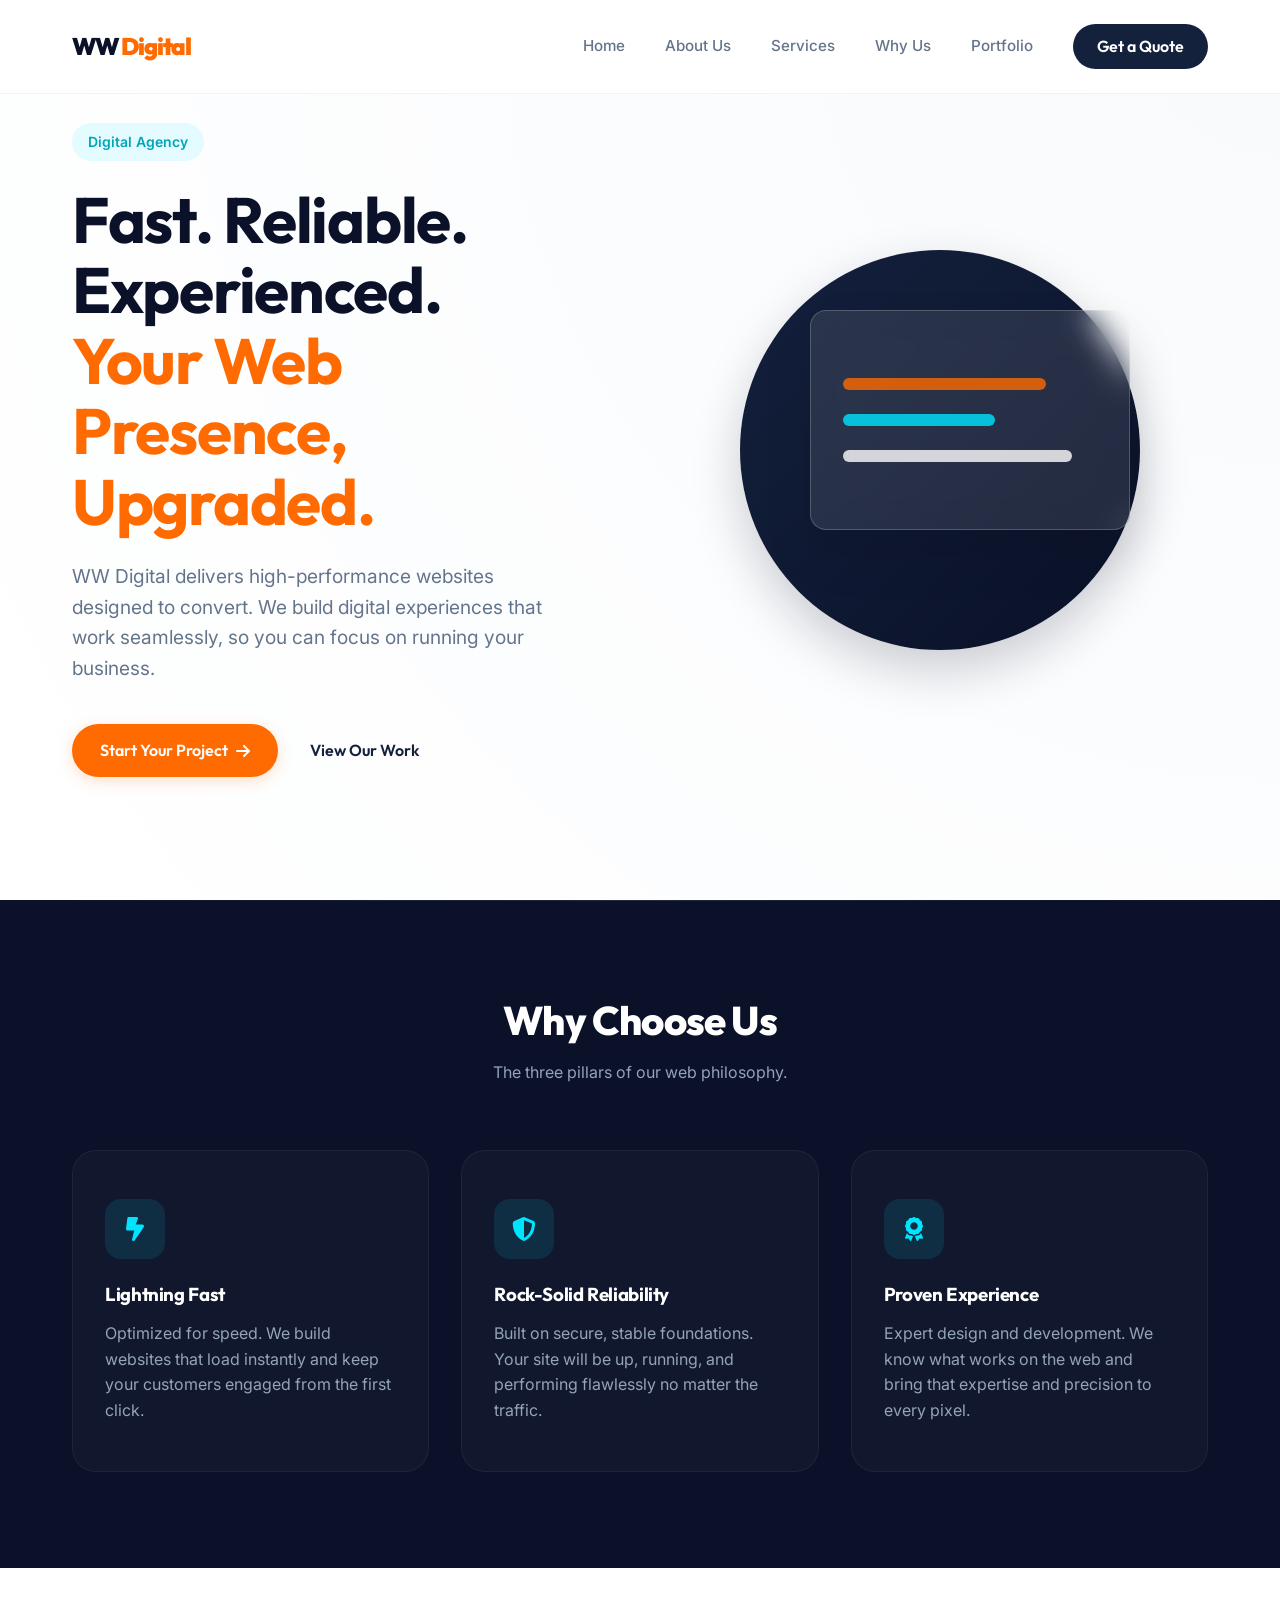
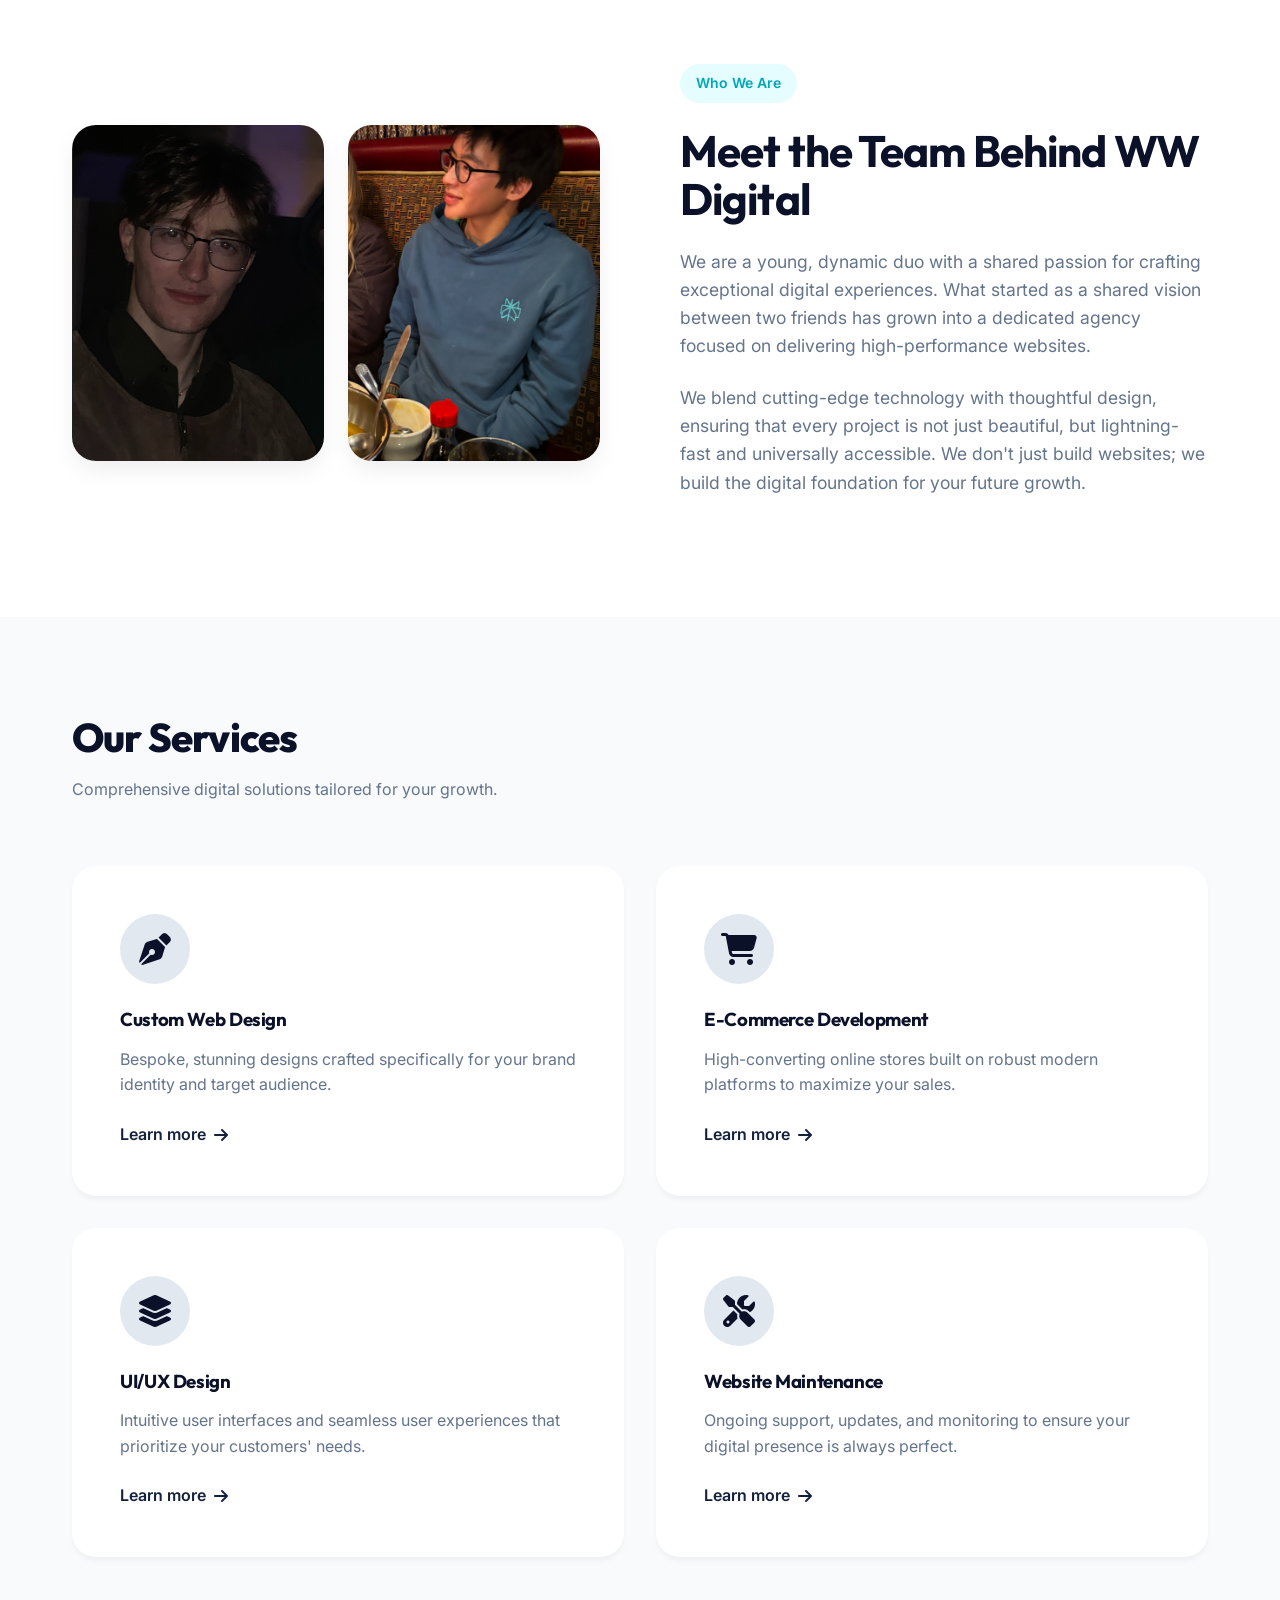
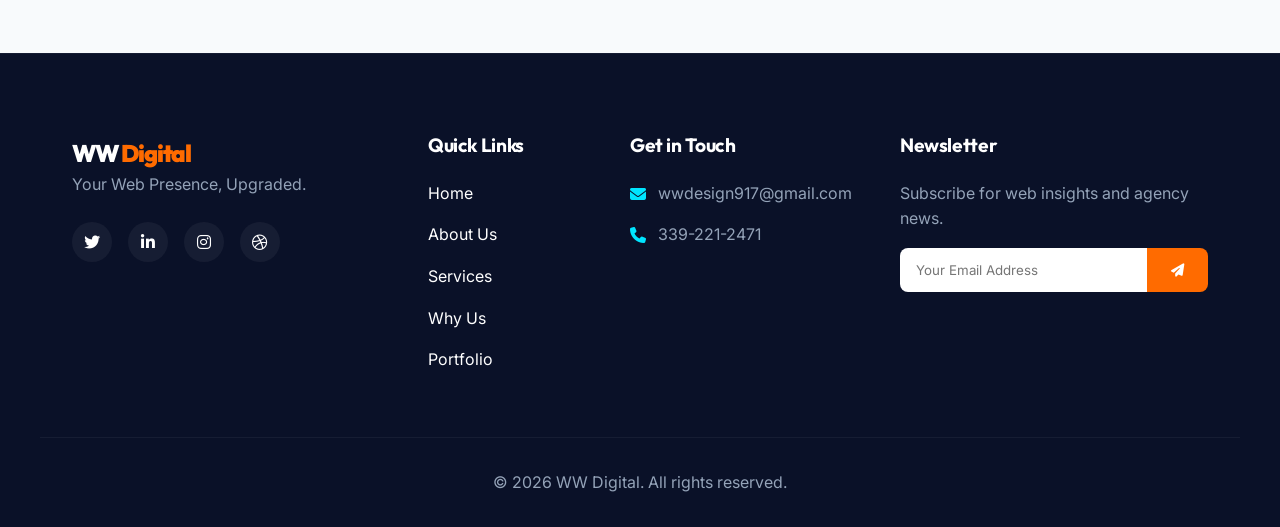
==== commit e35f3b1e: "Update contact email and phone number" ====
--- a/index.html
+++ b/index.html
@@ -35,7 +35,7 @@
                 <a href="#services">Services</a>
                 <a href="#why-us">Why Us</a>
                 <a href="#portfolio">Portfolio</a>
-                <a href="#quote" class="btn btn-nav">Get a Quote</a>
+                <a href="quote.html" class="btn btn-nav">Get a Quote</a>
             </nav>
         </div>
     </header>
@@ -51,7 +51,7 @@
                     convert. We build digital experiences that work seamlessly, so you can focus on running your
                     business.</p>
                 <div class="hero-cta fade-in-up delay-3">
-                    <a href="#start" class="btn btn-primary">Start Your Project <i
+                    <a href="quote.html" class="btn btn-primary">Start Your Project <i
                             class="fa-solid fa-arrow-right"></i></a>
                     <a href="#portfolio" class="btn-text">View Our Work</a>
                 </div>
@@ -108,7 +108,8 @@
         <div class="container about-container grid">
             <div class="about-images fade-in-up">
                 <div class="about-image-wrapper team-member fade-in-up" data-member="wilbur">
-                    <img src="about-photo-1.png" alt="Wilbur Moffitt - Founder & Frontend Specialist" class="about-img main-img">
+                    <img src="about-photo-1.png" alt="Wilbur Moffitt - Founder & Frontend Specialist"
+                        class="about-img main-img">
                     <div class="member-overlay">
                         <h4>Wilbur Moffitt</h4>
                         <span>Founder & Frontend</span>
@@ -116,9 +117,10 @@
                     </div>
                 </div>
                 <div class="about-image-wrapper offset-img-wrapper team-member fade-in-up delay-1" data-member="will">
-                    <img src="about-photo-2.png" alt="Will - Co-founder & Backend Specialist" class="about-img offset-img">
+                    <img src="about-photo-2.png" alt="Will Hammond - Co-founder & Backend Specialist"
+                        class="about-img offset-img">
                     <div class="member-overlay">
-                        <h4>Will</h4>
+                        <h4>Will Hammond</h4>
                         <span>Co-founder & Backend</span>
                         <div class="click-hint"><i class="fa-solid fa-plus"></i> Bio</div>
                     </div>
@@ -207,8 +209,8 @@
                 <h4>Get in Touch</h4>
                 <ul>
                     <li><i class="fa-solid fa-envelope"></i> <a
-                            href="mailto:hello@wwdigital.com">hello@wwdigital.com</a></li>
-                    <li><i class="fa-solid fa-phone"></i> <a href="tel:+15551234567">+1 (555) 123-4567</a></li>
+                            href="mailto:wwdesign917@gmail.com">wwdesign917@gmail.com</a></li>
+                    <li><i class="fa-solid fa-phone"></i> <a href="tel:+13392212471">339-221-2471</a></li>
                 </ul>
             </div>
 
--- a/styles.css
+++ b/styles.css
@@ -844,6 +844,195 @@
 
 
 /* =======================================
+     QUOTE PAGE & FORMS
+     ======================================= */
+.quote-header {
+  min-height: 40vh;
+  display: flex;
+  align-items: center;
+  padding-top: 8rem;
+  background: radial-gradient(circle at 50% 100%, var(--off-white) 0%, var(--white) 100%);
+  position: relative;
+  overflow: hidden;
+  border-bottom: 1px solid var(--gray-light);
+}
+
+.quote-header h1 {
+  font-size: 3.5rem;
+  margin-bottom: 1.5rem;
+}
+
+.quote-header h1 span {
+  color: var(--accent-orange);
+}
+
+.quote-section {
+  background-color: var(--white);
+  padding: 4rem 0 6rem;
+}
+
+.quote-container {
+  max-width: 800px;
+}
+
+.glass-panel {
+  background: var(--white);
+  border: 1px solid var(--gray-light);
+  border-radius: var(--radius-lg);
+  padding: 3.5rem;
+  box-shadow: var(--shadow-md);
+}
+
+.form-grid {
+  display: grid;
+  grid-template-columns: 1fr 1fr;
+  gap: 1.5rem 2rem;
+}
+
+.form-group {
+  display: flex;
+  flex-direction: column;
+}
+
+.form-group.full-width {
+  grid-column: 1 / -1;
+}
+
+.form-group label {
+  font-family: var(--font-heading);
+  font-weight: 600;
+  color: var(--navy-dark);
+  margin-bottom: 0.5rem;
+  font-size: 0.95rem;
+}
+
+.form-group input[type="text"],
+.form-group input[type="email"],
+.form-group select,
+.form-group textarea {
+  width: 100%;
+  padding: 1rem 1.25rem;
+  border: 1px solid #CBD5E1;
+  border-radius: var(--radius-sm);
+  background: var(--off-white);
+  font-family: var(--font-body);
+  font-size: 1rem;
+  color: var(--navy-dark);
+  transition: all var(--transition-fast);
+  outline: none;
+}
+
+.form-group input::placeholder,
+.form-group textarea::placeholder {
+  color: #94A3B8;
+}
+
+.form-group input:focus,
+.form-group select:focus,
+.form-group textarea:focus {
+  border-color: var(--accent-blue);
+  background: var(--white);
+  box-shadow: 0 0 0 3px rgba(0, 229, 255, 0.15);
+}
+
+.form-group textarea {
+  resize: vertical;
+  min-height: 120px;
+}
+
+/* Budget Radio Buttons */
+.budget-options {
+  display: grid;
+  grid-template-columns: repeat(4, 1fr);
+  gap: 1rem;
+}
+
+.budget-radio {
+  cursor: pointer;
+  position: relative;
+}
+
+.budget-radio input[type="radio"] {
+  position: absolute;
+  opacity: 0;
+  cursor: pointer;
+}
+
+.budget-radio span {
+  display: flex;
+  align-items: center;
+  justify-content: center;
+  padding: 0.875rem 1rem;
+  border: 1px solid #CBD5E1;
+  border-radius: var(--radius-sm);
+  background: var(--off-white);
+  font-weight: 500;
+  color: var(--gray-text);
+  transition: all var(--transition-fast);
+  text-align: center;
+}
+
+.budget-radio:hover span {
+  border-color: var(--navy-light);
+  color: var(--navy-main);
+}
+
+.budget-radio input[type="radio"]:checked~span {
+  background: var(--navy-dark);
+  border-color: var(--navy-dark);
+  color: var(--white);
+}
+
+.form-footer {
+  margin-top: 3rem;
+  display: flex;
+  flex-direction: column;
+  align-items: center;
+  gap: 1.5rem;
+  padding-top: 2.5rem;
+  border-top: 1px solid var(--gray-light);
+}
+
+.btn-large {
+  padding: 1.125rem 3rem;
+  font-size: 1.1rem;
+  width: 100%;
+  max-width: 350px;
+}
+
+.form-note {
+  font-size: 0.85rem;
+  color: var(--gray-text);
+  display: flex;
+  align-items: center;
+  gap: 0.5rem;
+}
+
+.form-note i {
+  color: #10B981;
+  /* Success Green */
+}
+
+@media (max-width: 768px) {
+  .glass-panel {
+    padding: 2rem 1.5rem;
+  }
+
+  .form-grid {
+    grid-template-columns: 1fr;
+    gap: 1.25rem;
+  }
+
+  .budget-options {
+    grid-template-columns: repeat(2, 1fr);
+  }
+
+  .quote-header h1 {
+    font-size: 2.5rem;
+  }
+}
+
+/* =======================================
      ANIMATIONS
      ======================================= */
 .fade-in-up {
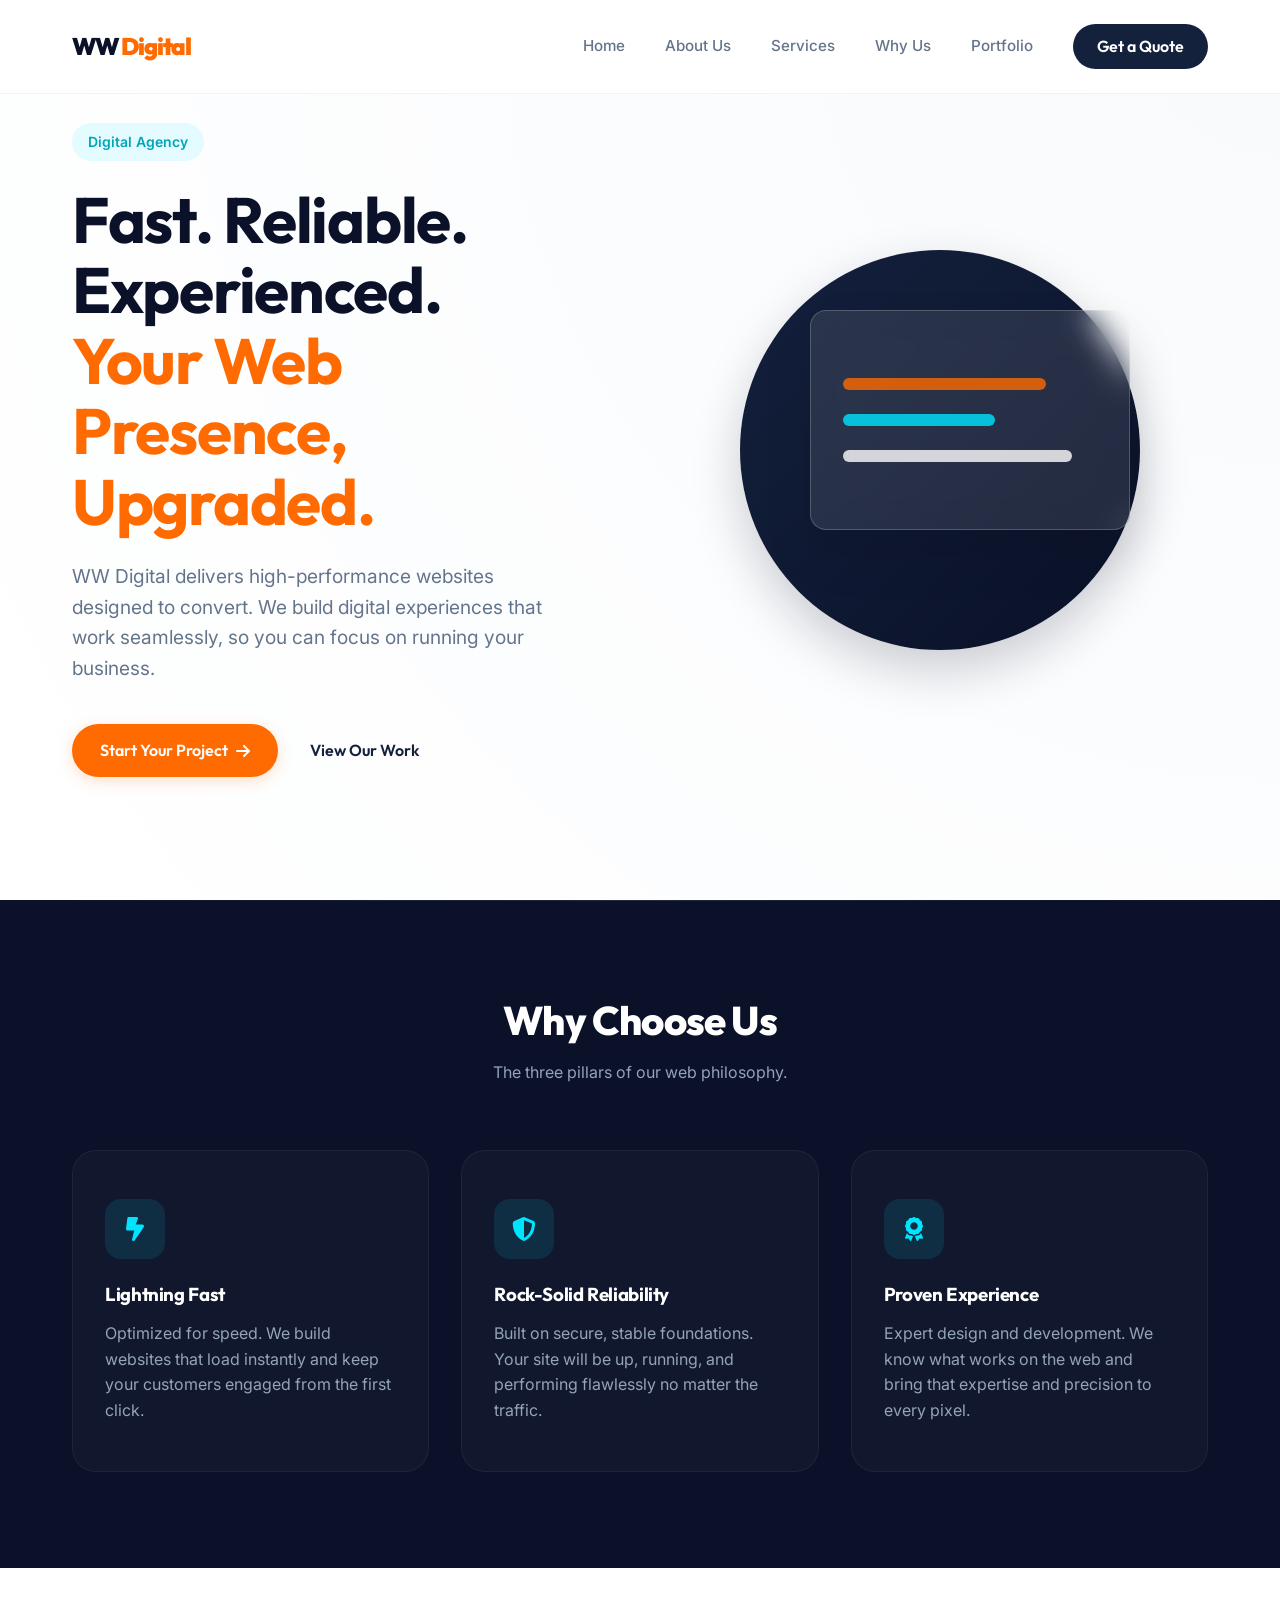
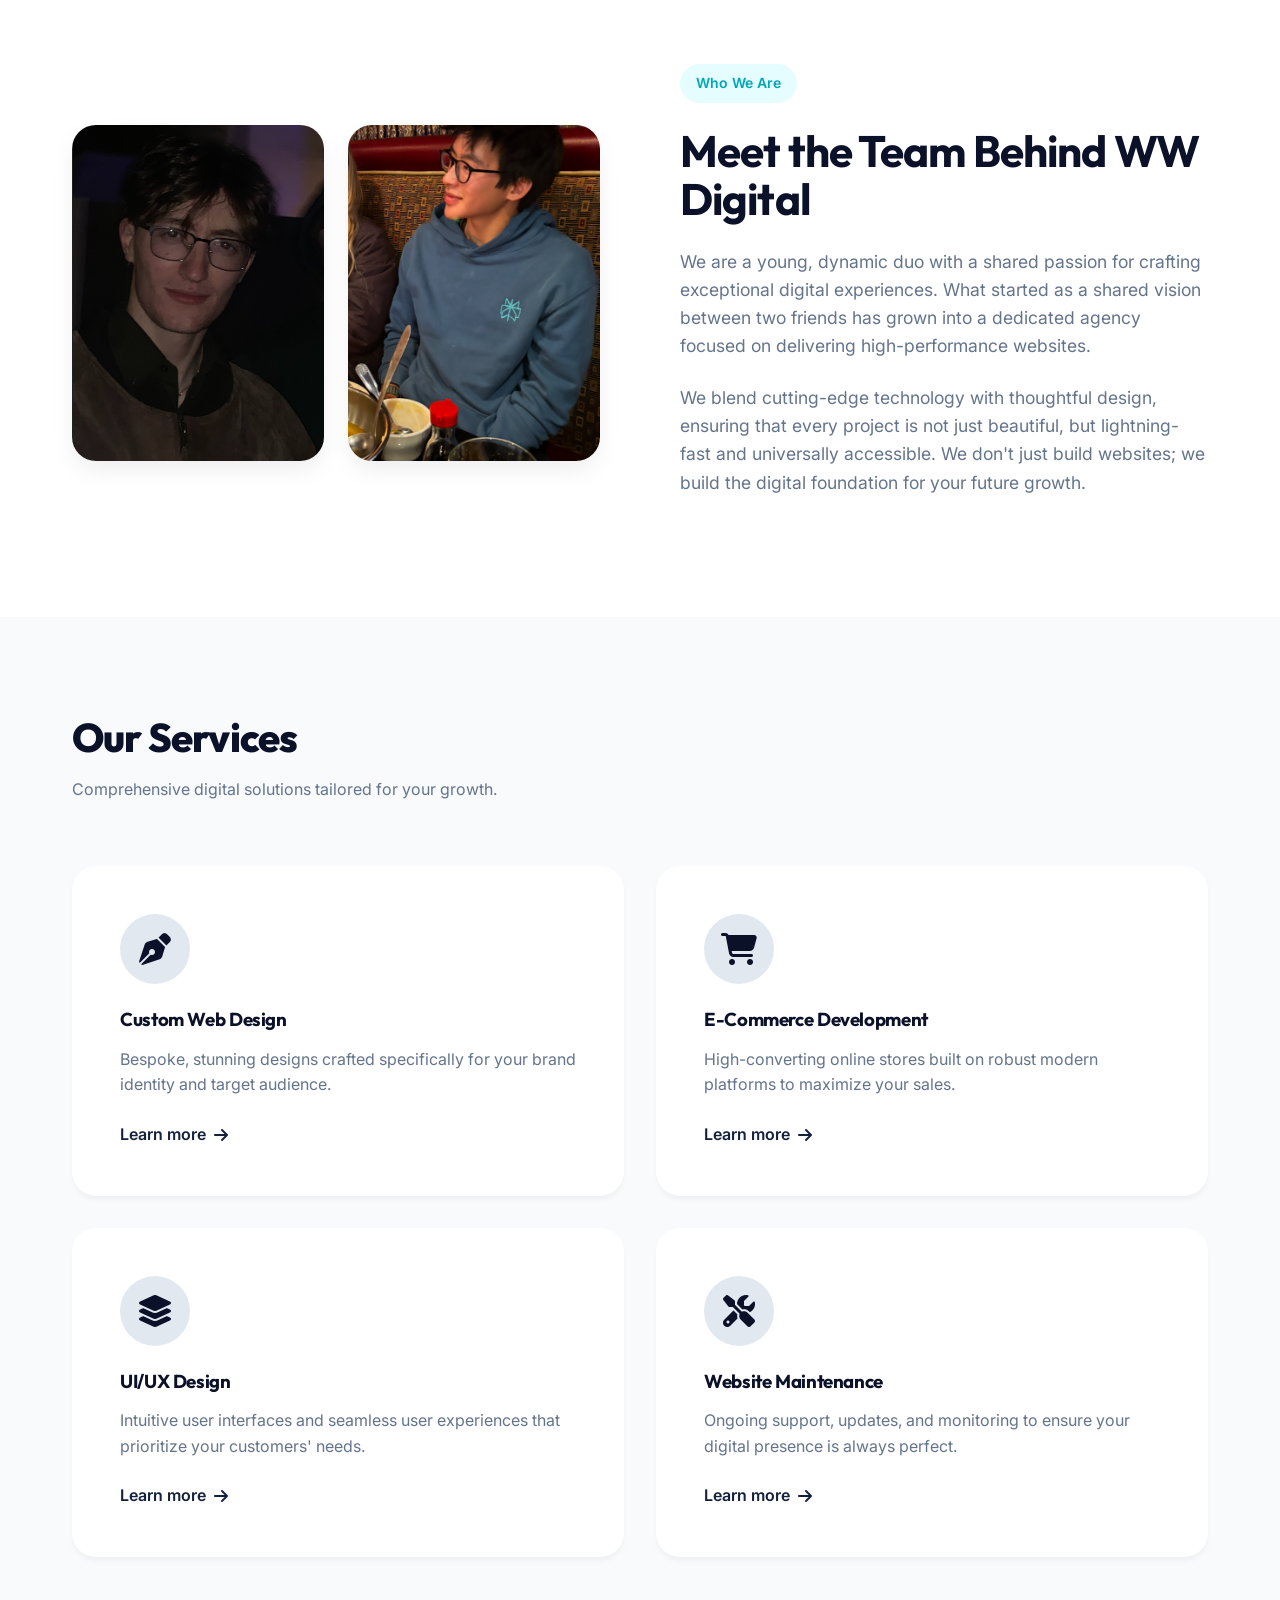
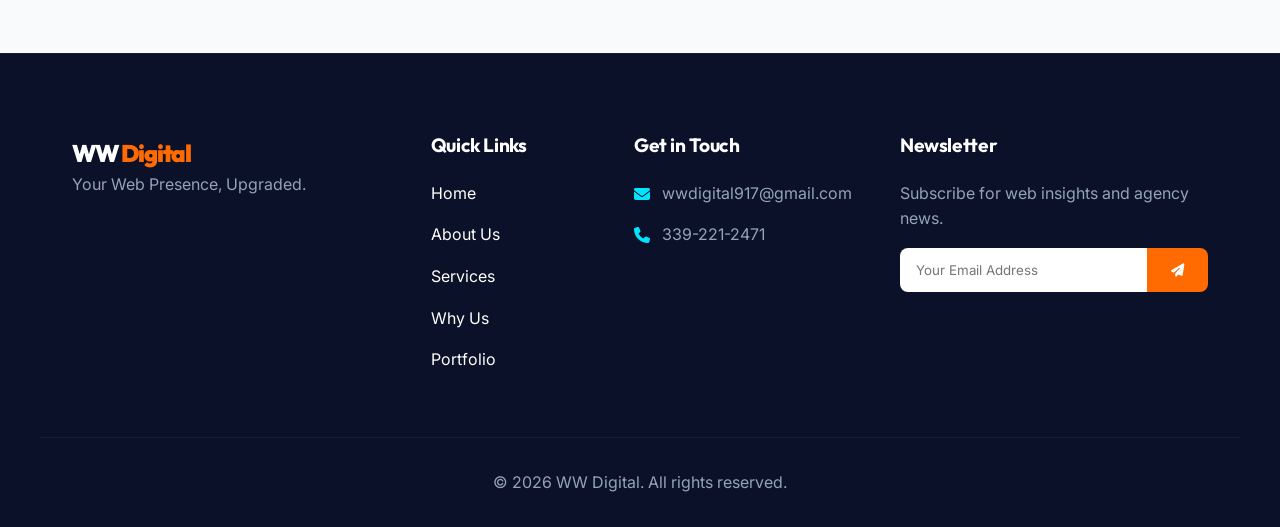
==== commit f419515d: "Update email to wwdigital917@gmail.com and remove social links" ====
--- a/index.html
+++ b/index.html
@@ -186,12 +186,6 @@
             <div class="footer-brand">
                 <a href="#" class="logo">WW <span>Digital</span></a>
                 <p>Your Web Presence, Upgraded.</p>
-                <div class="social-links">
-                    <a href="#"><i class="fa-brands fa-twitter"></i></a>
-                    <a href="#"><i class="fa-brands fa-linkedin-in"></i></a>
-                    <a href="#"><i class="fa-brands fa-instagram"></i></a>
-                    <a href="#"><i class="fa-brands fa-dribbble"></i></a>
-                </div>
             </div>
 
             <div class="footer-links">
@@ -209,7 +203,7 @@
                 <h4>Get in Touch</h4>
                 <ul>
                     <li><i class="fa-solid fa-envelope"></i> <a
-                            href="mailto:wwdesign917@gmail.com">wwdesign917@gmail.com</a></li>
+                            href="mailto:wwdigital917@gmail.com">wwdigital917@gmail.com</a></li>
                     <li><i class="fa-solid fa-phone"></i> <a href="tel:+13392212471">339-221-2471</a></li>
                 </ul>
             </div>
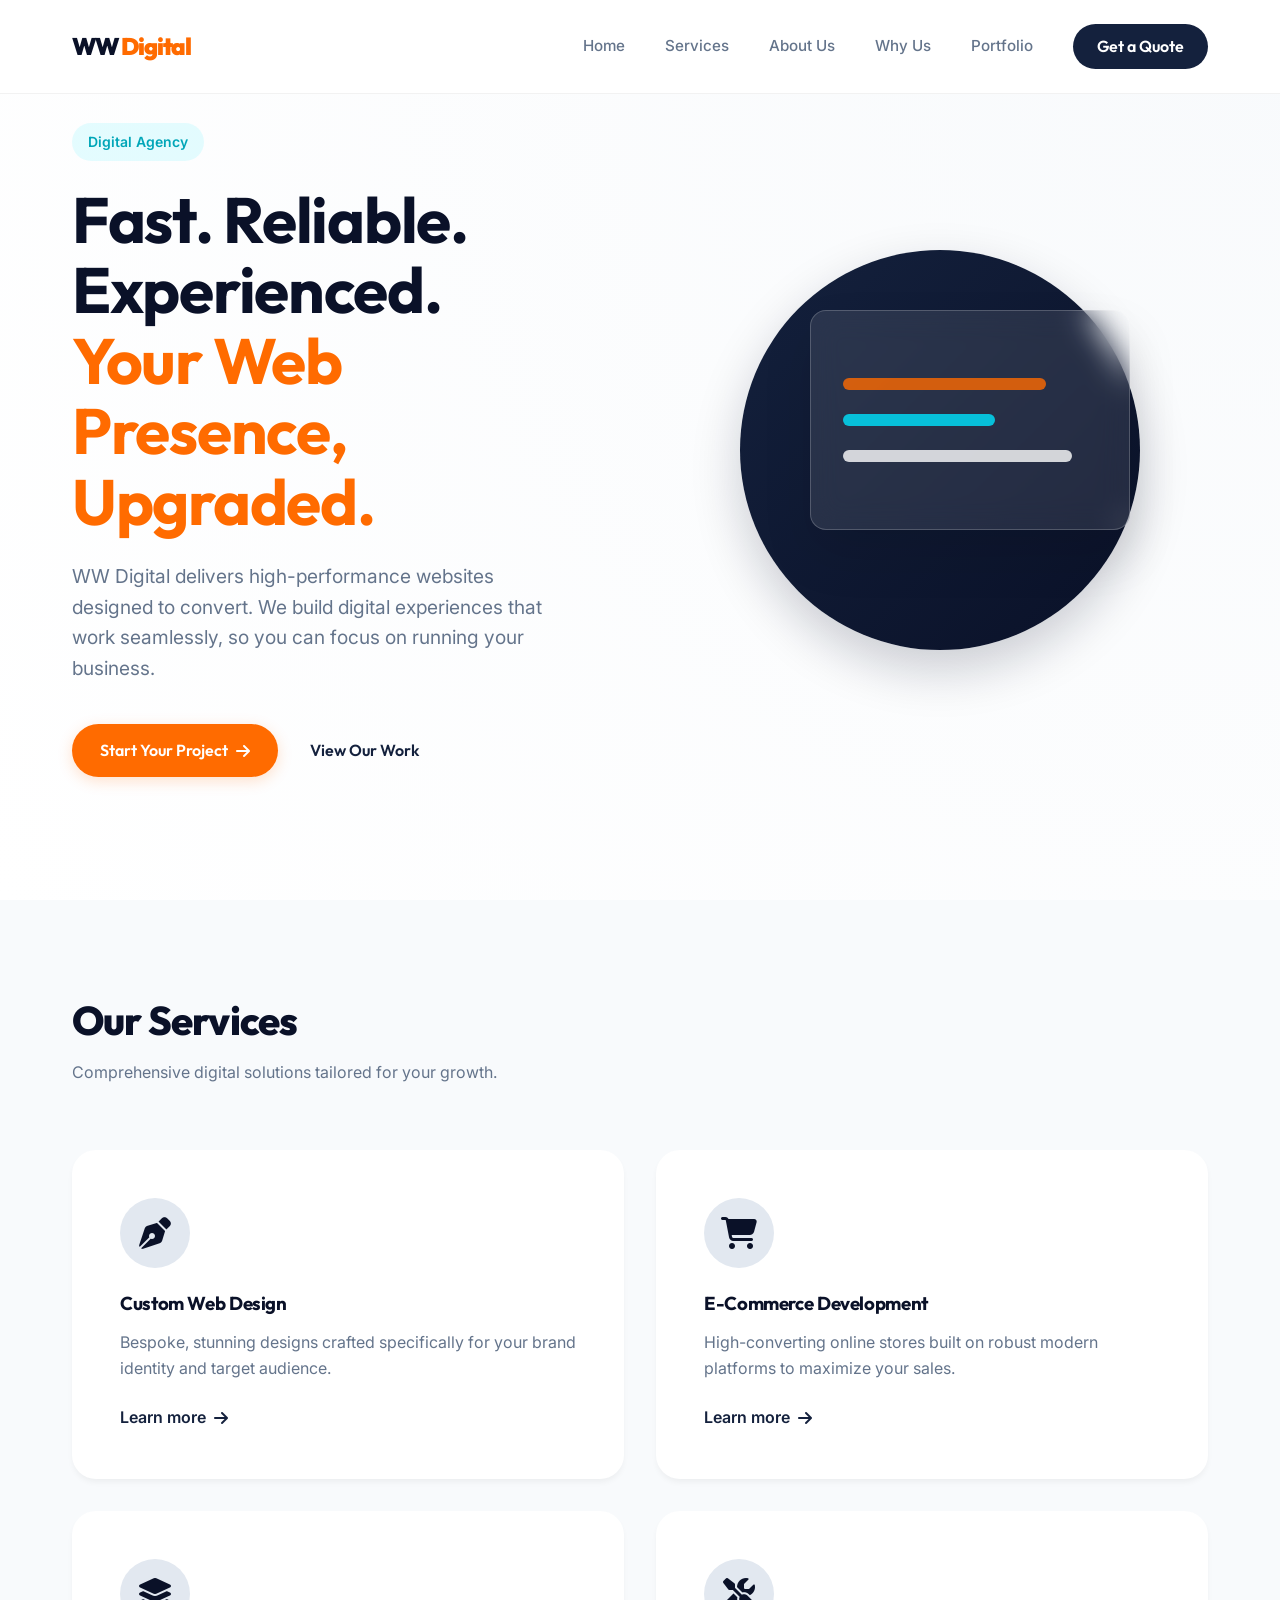
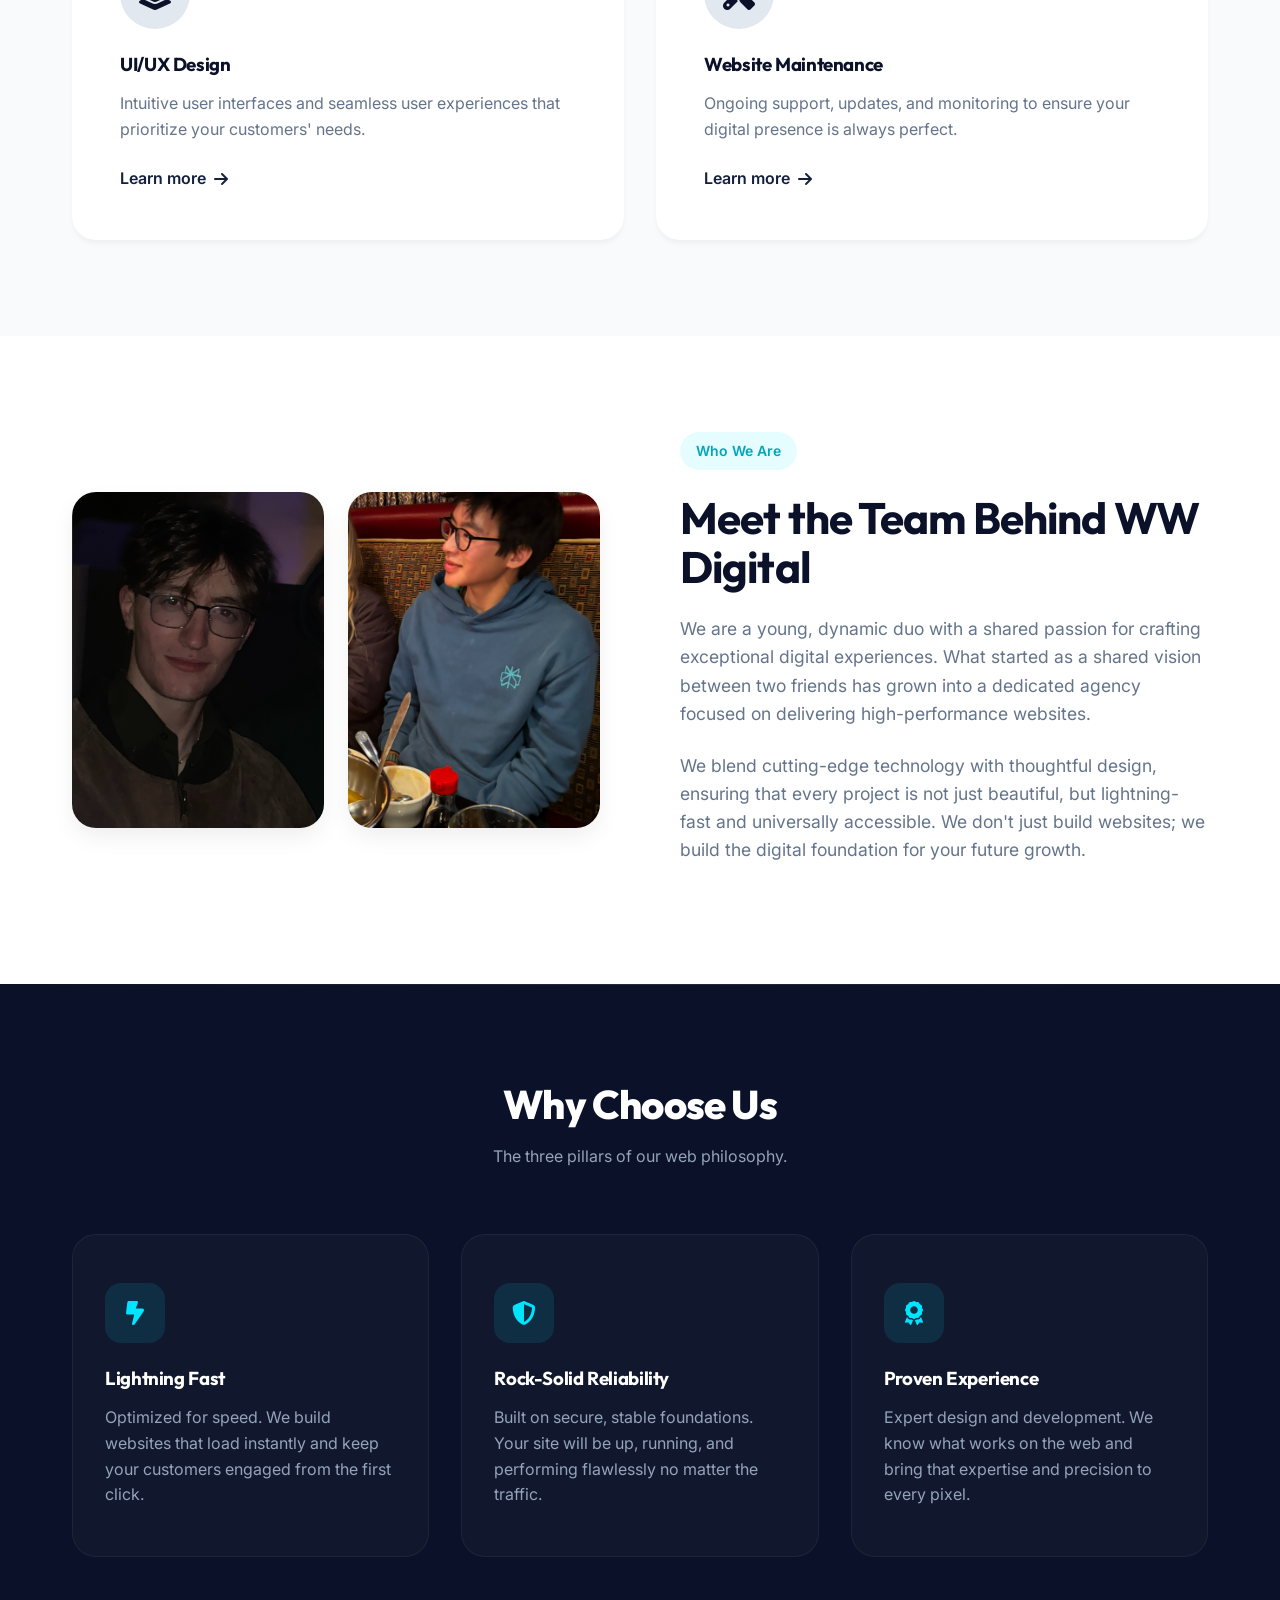
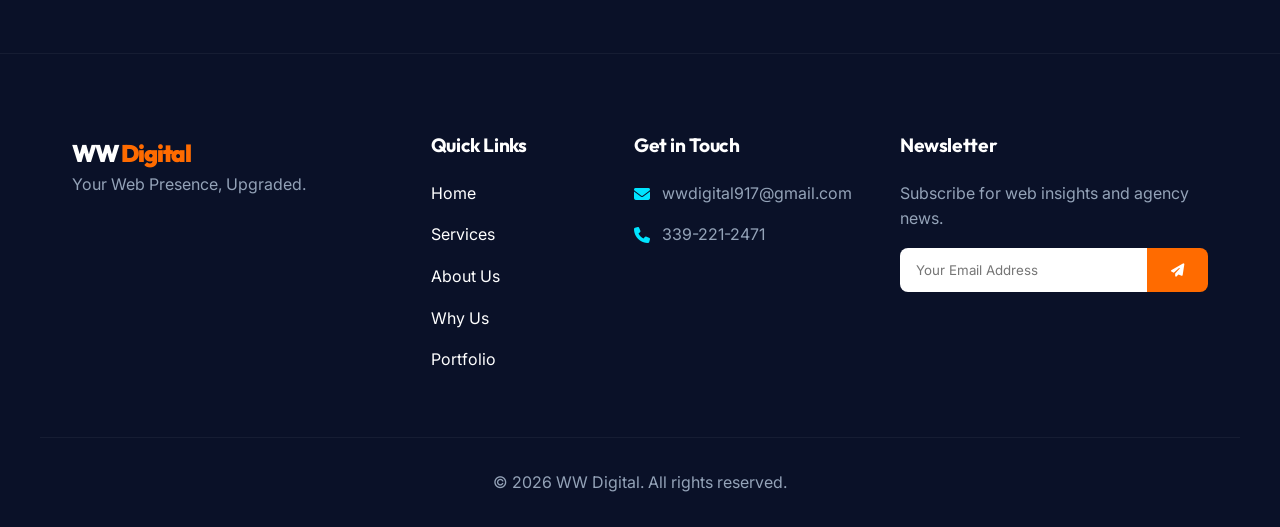
==== commit 1a6c9112: "Reorganize site structure and navigation to follow Home -> Services -> About Us -> Why Choose Us flo" ====
--- a/index.html
+++ b/index.html
@@ -31,10 +31,10 @@
             </button>
             <nav class="nav-links">
                 <a href="#home">Home</a>
+                <a href="#services">Services</a>
                 <a href="#about">About Us</a>
-                <a href="#services">Services</a>
                 <a href="#why-us">Why Us</a>
-                <a href="#portfolio">Portfolio</a>
+                <a href="portfolio.html">Portfolio</a>
                 <a href="quote.html" class="btn btn-nav">Get a Quote</a>
             </nav>
         </div>
@@ -53,7 +53,7 @@
                 <div class="hero-cta fade-in-up delay-3">
                     <a href="quote.html" class="btn btn-primary">Start Your Project <i
                             class="fa-solid fa-arrow-right"></i></a>
-                    <a href="#portfolio" class="btn-text">View Our Work</a>
+                    <a href="portfolio.html" class="btn-text">View Our Work</a>
                 </div>
             </div>
             <div class="hero-graphics fade-in delay-2">
@@ -67,37 +67,42 @@
         </div>
     </section>
 
-    <!-- Why Choose Us -->
-    <section id="why-us" class="why-us section dark-bg">
+    <!-- Services -->
+    <section id="services" class="services section">
         <div class="container">
-            <div class="section-header center fade-in-up">
-                <h2>Why Choose Us</h2>
-                <p>The three pillars of our web philosophy.</p>
-            </div>
-            <div class="grid feature-grid">
-                <div class="feature-card fade-in-up delay-1">
-                    <div class="icon-wrapper">
-                        <i class="fa-solid fa-bolt-lightning"></i>
-                    </div>
-                    <h3>Lightning Fast</h3>
-                    <p>Optimized for speed. We build websites that load instantly and keep your customers engaged from
-                        the first click.</p>
-                </div>
-                <div class="feature-card fade-in-up delay-2">
-                    <div class="icon-wrapper">
-                        <i class="fa-solid fa-shield-halved"></i>
-                    </div>
-                    <h3>Rock-Solid Reliability</h3>
-                    <p>Built on secure, stable foundations. Your site will be up, running, and performing flawlessly no
-                        matter the traffic.</p>
-                </div>
-                <div class="feature-card fade-in-up delay-3">
-                    <div class="icon-wrapper">
-                        <i class="fa-solid fa-award"></i>
-                    </div>
-                    <h3>Proven Experience</h3>
-                    <p>Expert design and development. We know what works on the web and bring that expertise and
-                        precision to every pixel.</p>
+            <div class="section-header fade-in-up">
+                <h2>Our Services</h2>
+                <p>Comprehensive digital solutions tailored for your growth.</p>
+            </div>
+            <div class="grid service-grid">
+                <!-- Custom Web Design -->
+                <div class="service-card fade-in-up delay-1">
+                    <div class="service-icon"><i class="fa-solid fa-pen-nib"></i></div>
+                    <h3>Custom Web Design</h3>
+                    <p>Bespoke, stunning designs crafted specifically for your brand identity and target audience.</p>
+                    <a href="#" class="service-link">Learn more <i class="fa-solid fa-arrow-right"></i></a>
+                </div>
+                <!-- E-Commerce -->
+                <div class="service-card fade-in-up delay-2">
+                    <div class="service-icon"><i class="fa-solid fa-cart-shopping"></i></div>
+                    <h3>E-Commerce Development</h3>
+                    <p>High-converting online stores built on robust modern platforms to maximize your sales.</p>
+                    <a href="#" class="service-link">Learn more <i class="fa-solid fa-arrow-right"></i></a>
+                </div>
+                <!-- UI/UX -->
+                <div class="service-card fade-in-up delay-3">
+                    <div class="service-icon"><i class="fa-solid fa-layer-group"></i></div>
+                    <h3>UI/UX Design</h3>
+                    <p>Intuitive user interfaces and seamless user experiences that prioritize your customers' needs.
+                    </p>
+                    <a href="#" class="service-link">Learn more <i class="fa-solid fa-arrow-right"></i></a>
+                </div>
+                <!-- Maintenance -->
+                <div class="service-card fade-in-up delay-4">
+                    <div class="service-icon"><i class="fa-solid fa-screwdriver-wrench"></i></div>
+                    <h3>Website Maintenance</h3>
+                    <p>Ongoing support, updates, and monitoring to ensure your digital presence is always perfect.</p>
+                    <a href="#" class="service-link">Learn more <i class="fa-solid fa-arrow-right"></i></a>
                 </div>
             </div>
         </div>
@@ -139,42 +144,37 @@
         </div>
     </section>
 
-    <!-- Services -->
-    <section id="services" class="services section">
+    <!-- Why Choose Us -->
+    <section id="why-us" class="why-us section dark-bg">
         <div class="container">
-            <div class="section-header fade-in-up">
-                <h2>Our Services</h2>
-                <p>Comprehensive digital solutions tailored for your growth.</p>
-            </div>
-            <div class="grid service-grid">
-                <!-- Custom Web Design -->
-                <div class="service-card fade-in-up delay-1">
-                    <div class="service-icon"><i class="fa-solid fa-pen-nib"></i></div>
-                    <h3>Custom Web Design</h3>
-                    <p>Bespoke, stunning designs crafted specifically for your brand identity and target audience.</p>
-                    <a href="#" class="service-link">Learn more <i class="fa-solid fa-arrow-right"></i></a>
-                </div>
-                <!-- E-Commerce -->
-                <div class="service-card fade-in-up delay-2">
-                    <div class="service-icon"><i class="fa-solid fa-cart-shopping"></i></div>
-                    <h3>E-Commerce Development</h3>
-                    <p>High-converting online stores built on robust modern platforms to maximize your sales.</p>
-                    <a href="#" class="service-link">Learn more <i class="fa-solid fa-arrow-right"></i></a>
-                </div>
-                <!-- UI/UX -->
-                <div class="service-card fade-in-up delay-3">
-                    <div class="service-icon"><i class="fa-solid fa-layer-group"></i></div>
-                    <h3>UI/UX Design</h3>
-                    <p>Intuitive user interfaces and seamless user experiences that prioritize your customers' needs.
-                    </p>
-                    <a href="#" class="service-link">Learn more <i class="fa-solid fa-arrow-right"></i></a>
-                </div>
-                <!-- Maintenance -->
-                <div class="service-card fade-in-up delay-4">
-                    <div class="service-icon"><i class="fa-solid fa-screwdriver-wrench"></i></div>
-                    <h3>Website Maintenance</h3>
-                    <p>Ongoing support, updates, and monitoring to ensure your digital presence is always perfect.</p>
-                    <a href="#" class="service-link">Learn more <i class="fa-solid fa-arrow-right"></i></a>
+            <div class="section-header center fade-in-up">
+                <h2>Why Choose Us</h2>
+                <p>The three pillars of our web philosophy.</p>
+            </div>
+            <div class="grid feature-grid">
+                <div class="feature-card fade-in-up delay-1">
+                    <div class="icon-wrapper">
+                        <i class="fa-solid fa-bolt-lightning"></i>
+                    </div>
+                    <h3>Lightning Fast</h3>
+                    <p>Optimized for speed. We build websites that load instantly and keep your customers engaged from
+                        the first click.</p>
+                </div>
+                <div class="feature-card fade-in-up delay-2">
+                    <div class="icon-wrapper">
+                        <i class="fa-solid fa-shield-halved"></i>
+                    </div>
+                    <h3>Rock-Solid Reliability</h3>
+                    <p>Built on secure, stable foundations. Your site will be up, running, and performing flawlessly no
+                        matter the traffic.</p>
+                </div>
+                <div class="feature-card fade-in-up delay-3">
+                    <div class="icon-wrapper">
+                        <i class="fa-solid fa-award"></i>
+                    </div>
+                    <h3>Proven Experience</h3>
+                    <p>Expert design and development. We know what works on the web and bring that expertise and
+                        precision to every pixel.</p>
                 </div>
             </div>
         </div>
@@ -192,10 +192,10 @@
                 <h4>Quick Links</h4>
                 <ul>
                     <li><a href="#home">Home</a></li>
+                    <li><a href="#services">Services</a></li>
                     <li><a href="#about">About Us</a></li>
-                    <li><a href="#services">Services</a></li>
                     <li><a href="#why-us">Why Us</a></li>
-                    <li><a href="#portfolio">Portfolio</a></li>
+                    <li><a href="portfolio.html">Portfolio</a></li>
                 </ul>
             </div>
 
--- a/styles.css
+++ b/styles.css
@@ -1033,6 +1033,158 @@
 }
 
 /* =======================================
+     PORTFOLIO PAGE
+     ======================================= */
+.portfolio-hero {
+  background: radial-gradient(circle at 100% 0%, var(--off-white) 0%, var(--white) 100%);
+  padding-top: 10rem;
+  text-align: center;
+}
+
+.portfolio-hero h1 {
+  font-size: 3.5rem;
+  margin-bottom: 1.5rem;
+}
+
+.portfolio-hero .hero-sub {
+  margin: 0 auto;
+}
+
+.portfolio-filters {
+  display: flex;
+  justify-content: center;
+  gap: 1rem;
+  margin-bottom: 4rem;
+  flex-wrap: wrap;
+}
+
+.filter-btn {
+  padding: 0.75rem 1.5rem;
+  border-radius: 50px;
+  border: 1px solid var(--gray-light);
+  background: var(--white);
+  font-family: var(--font-heading);
+  font-weight: 600;
+  cursor: pointer;
+  transition: all var(--transition-main);
+  color: var(--gray-text);
+}
+
+.filter-btn:hover {
+  border-color: var(--navy-light);
+  color: var(--navy-dark);
+}
+
+.filter-btn.active {
+  background: var(--navy-dark);
+  color: var(--white);
+  border-color: var(--navy-dark);
+  box-shadow: var(--shadow-sm);
+}
+
+.portfolio-grid {
+  grid-template-columns: repeat(3, 1fr);
+  gap: 2.5rem;
+}
+
+.portfolio-card {
+  border-radius: var(--radius-lg);
+  overflow: hidden;
+  position: relative;
+  box-shadow: var(--shadow-sm);
+  transition: transform var(--transition-main), box-shadow var(--transition-main);
+  background: var(--white);
+}
+
+.portfolio-card:hover {
+  transform: translateY(-10px);
+  box-shadow: var(--shadow-md);
+}
+
+.card-img-wrapper {
+  position: relative;
+  aspect-ratio: 4/3;
+  overflow: hidden;
+}
+
+.card-placeholder {
+  width: 100%;
+  height: 100%;
+  display: flex;
+  align-items: center;
+  justify-content: center;
+  font-size: 3rem;
+  color: rgba(255, 255, 255, 0.2);
+}
+
+.card-overlay {
+  position: absolute;
+  top: 0;
+  left: 0;
+  width: 100%;
+  height: 100%;
+  background: linear-gradient(to top, rgba(10, 17, 40, 0.9) 0%, rgba(10, 17, 40, 0.4) 60%, rgba(10, 17, 40, 0.1) 100%);
+  display: flex;
+  flex-direction: column;
+  justify-content: flex-end;
+  padding: 2rem;
+  opacity: 0;
+  transition: opacity var(--transition-main);
+}
+
+.portfolio-card:hover .card-overlay {
+  opacity: 1;
+}
+
+.card-overlay .category {
+  color: var(--accent-blue);
+  font-weight: 600;
+  font-size: 0.875rem;
+  text-transform: uppercase;
+  letter-spacing: 0.05em;
+  margin-bottom: 0.5rem;
+}
+
+.card-overlay h3 {
+  color: var(--white);
+  font-size: 1.5rem;
+  margin-bottom: 1.5rem;
+}
+
+.card-overlay .view-link {
+  color: var(--white);
+  font-weight: 600;
+  display: flex;
+  align-items: center;
+  gap: 0.5rem;
+  font-size: 0.95rem;
+}
+
+.card-overlay .view-link i {
+  transition: transform var(--transition-fast);
+}
+
+.card-overlay .view-link:hover i {
+  transform: translateX(5px);
+}
+
+@media (max-width: 992px) {
+  .portfolio-grid {
+    grid-template-columns: repeat(2, 1fr);
+  }
+}
+
+@media (max-width: 768px) {
+  .portfolio-grid {
+    grid-template-columns: 1fr;
+  }
+
+  .portfolio-hero h1 {
+    font-size: 2.75rem;
+  }
+}
+
+/* =======================================
      ANIMATIONS
      ======================================= */
 .fade-in-up {
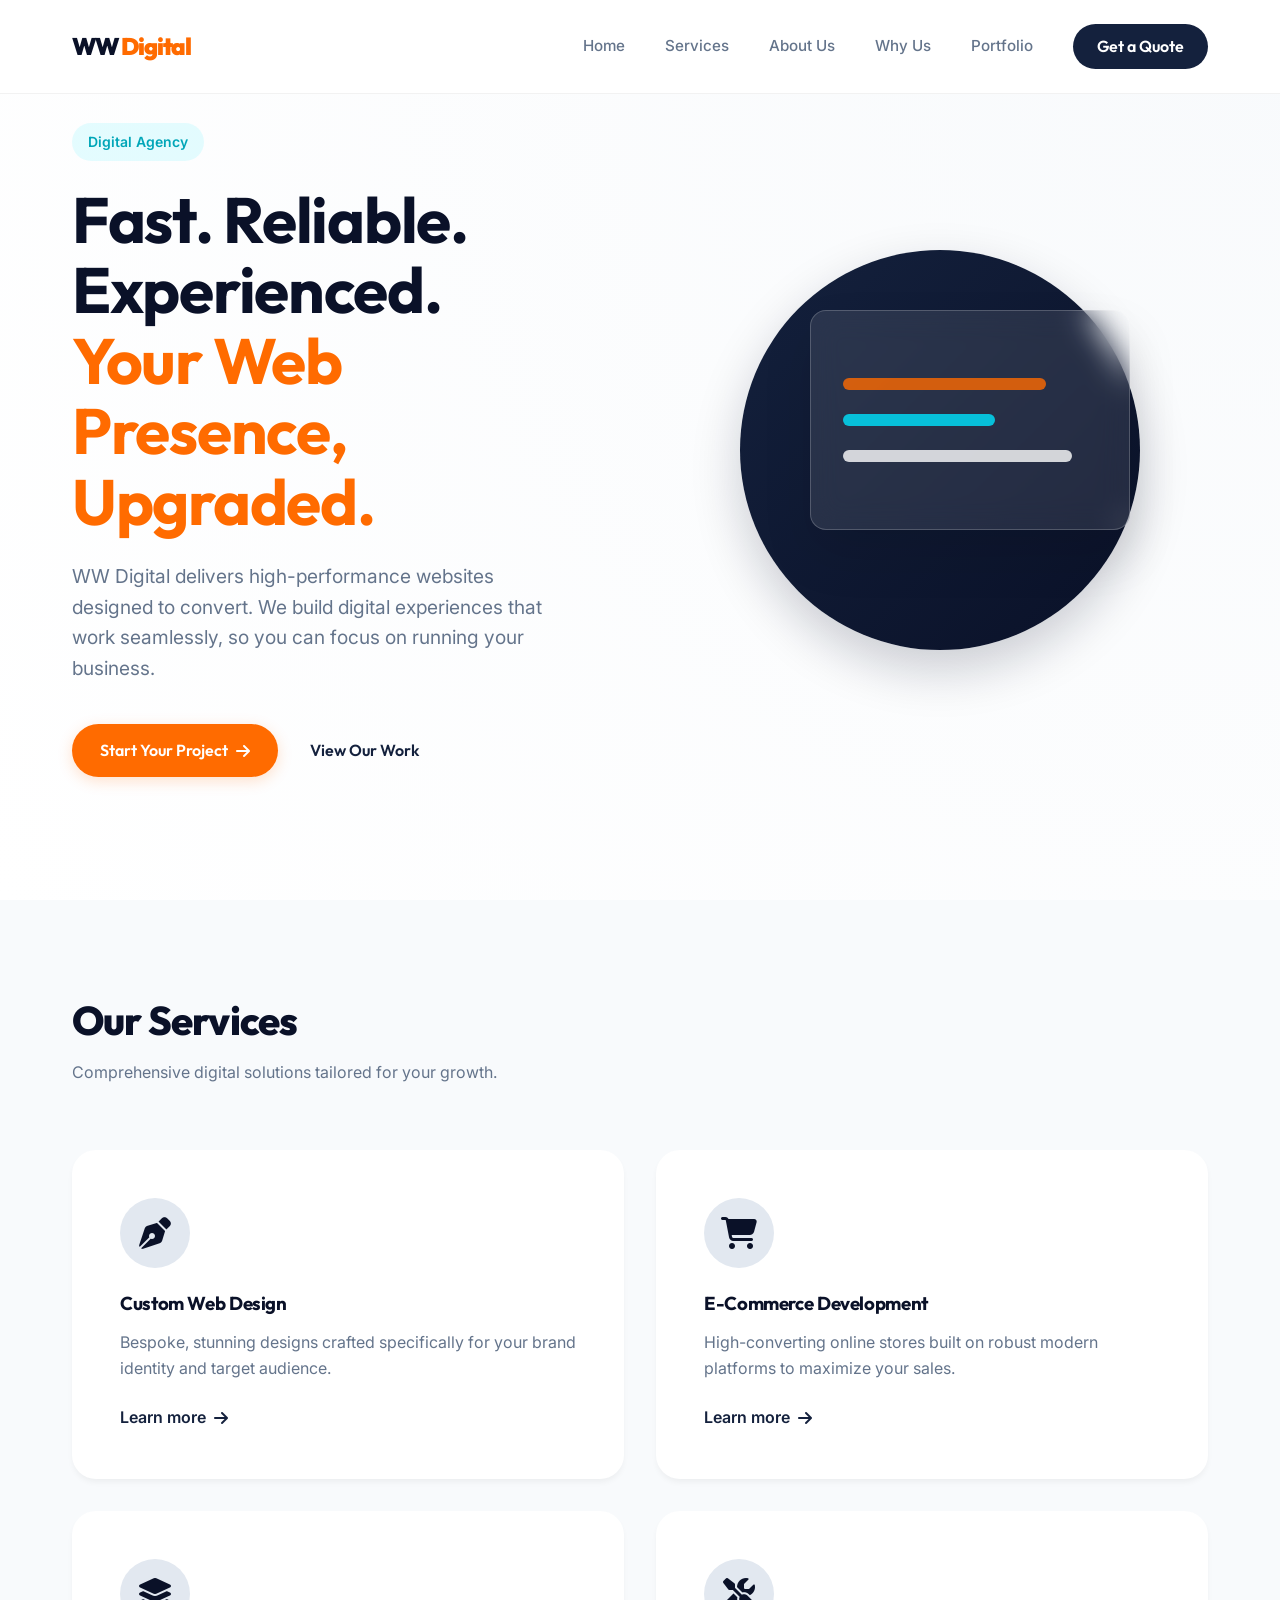
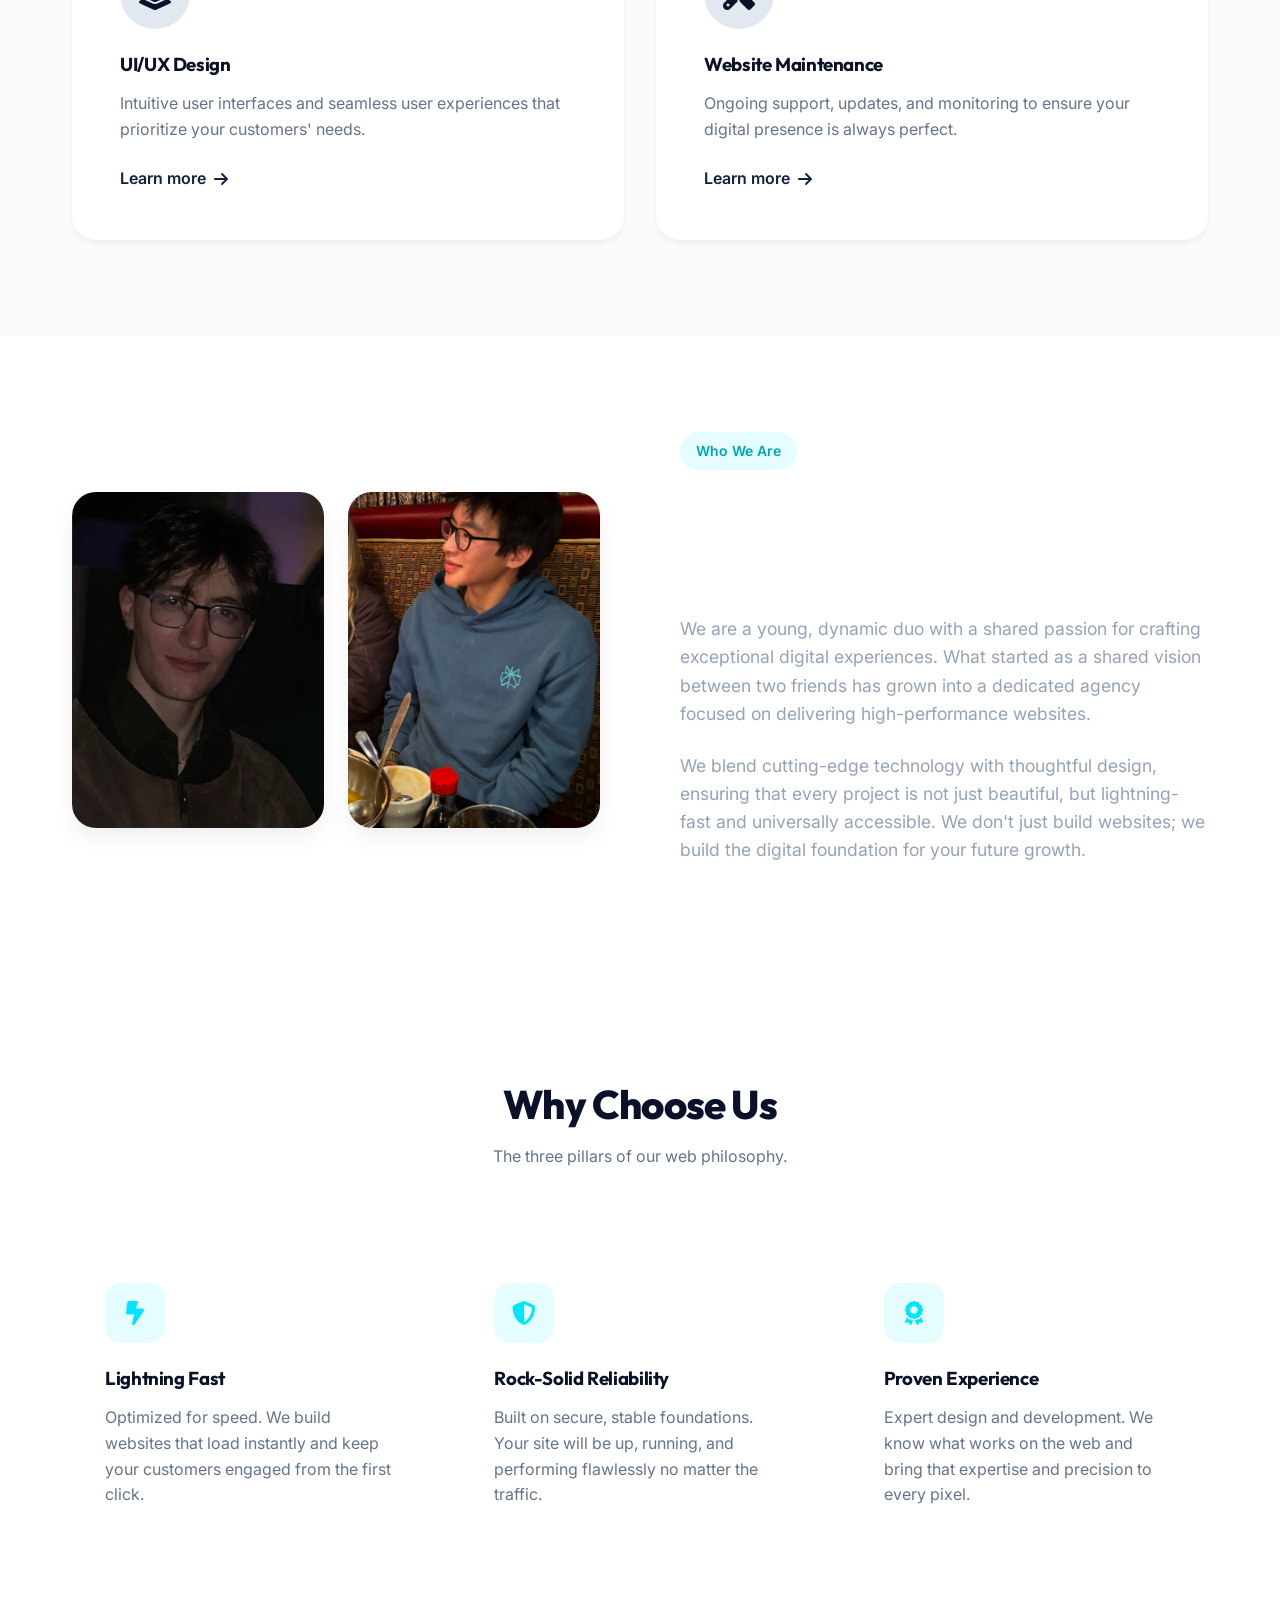
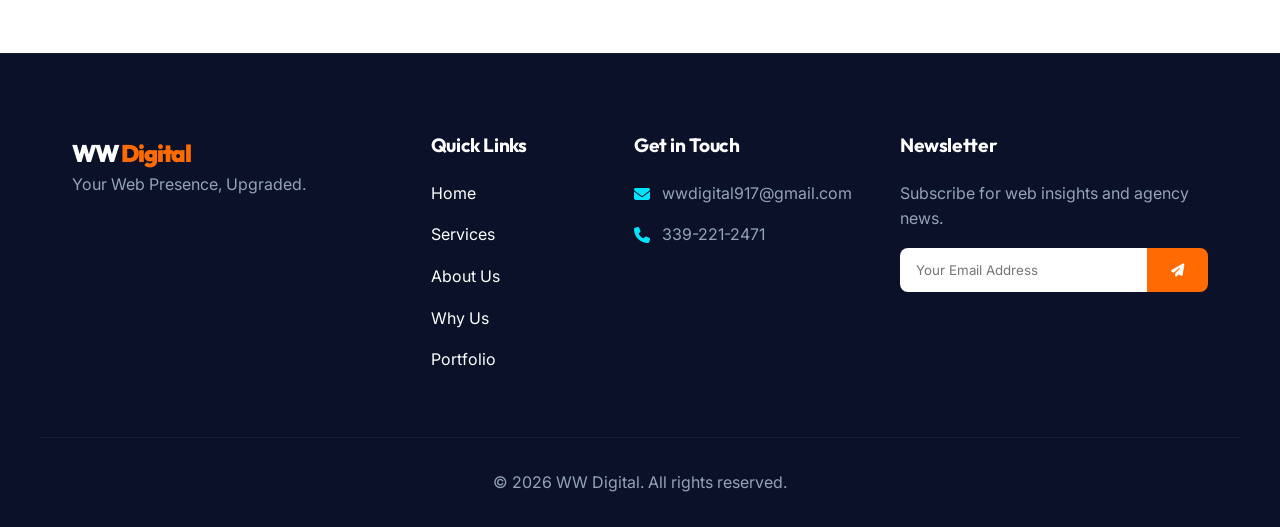
==== commit 9cc300f1: "Swap color schemes for About Us and Why Choose Us sections" ====
--- a/index.html
+++ b/index.html
@@ -109,7 +109,7 @@
     </section>
 
     <!-- About Us -->
-    <section id="about" class="about-section section">
+    <section id="about" class="about-section section dark-bg">
         <div class="container about-container grid">
             <div class="about-images fade-in-up">
                 <div class="about-image-wrapper team-member fade-in-up" data-member="wilbur">
@@ -145,7 +145,7 @@
     </section>
 
     <!-- Why Choose Us -->
-    <section id="why-us" class="why-us section dark-bg">
+    <section id="why-us" class="why-us section">
         <div class="container">
             <div class="section-header center fade-in-up">
                 <h2>Why Choose Us</h2>
